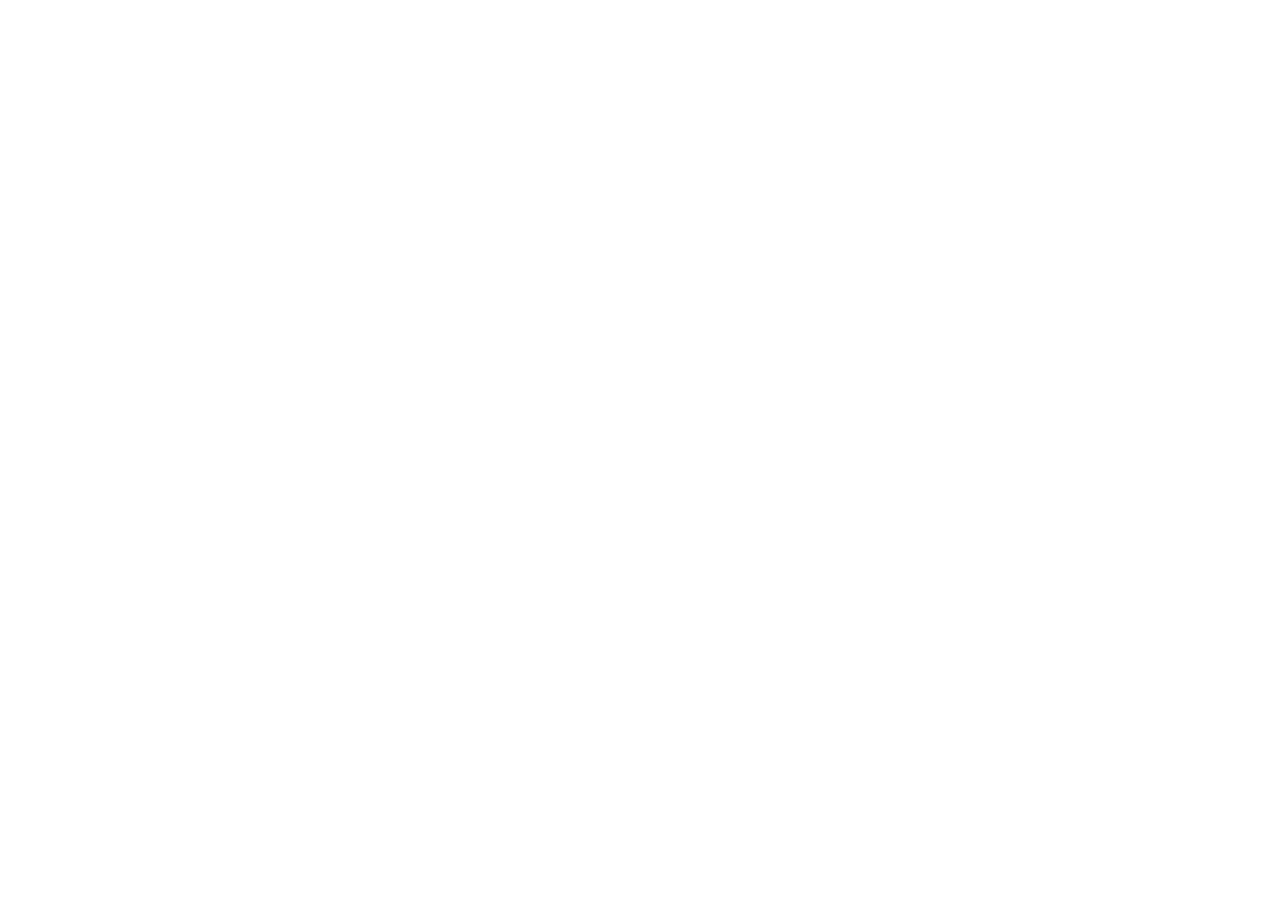
==== index.html @ 0efdf447 "Add storefront and app shell" ====
<!doctype html>
<html lang="es">
<head>
  <meta charset="utf-8">
  <meta name="viewport" content="width=device-width, initial-scale=1">
  <meta name="theme-color" content="#173f37">
  <meta name="description" content="Prototipo de pedidos por enlace y reparto propio para comercios nicaragüenses.">
  <title>White Software | Pedidos y reparto</title>
  <link rel="stylesheet" href="styles.css">
</head>
<body>
  <div id="app" aria-live="polite"></div>
  <div id="toast-region" class="toast-region" aria-live="polite" aria-atomic="true"></div>
  <script src="app.js" defer></script>
</body>
</html>
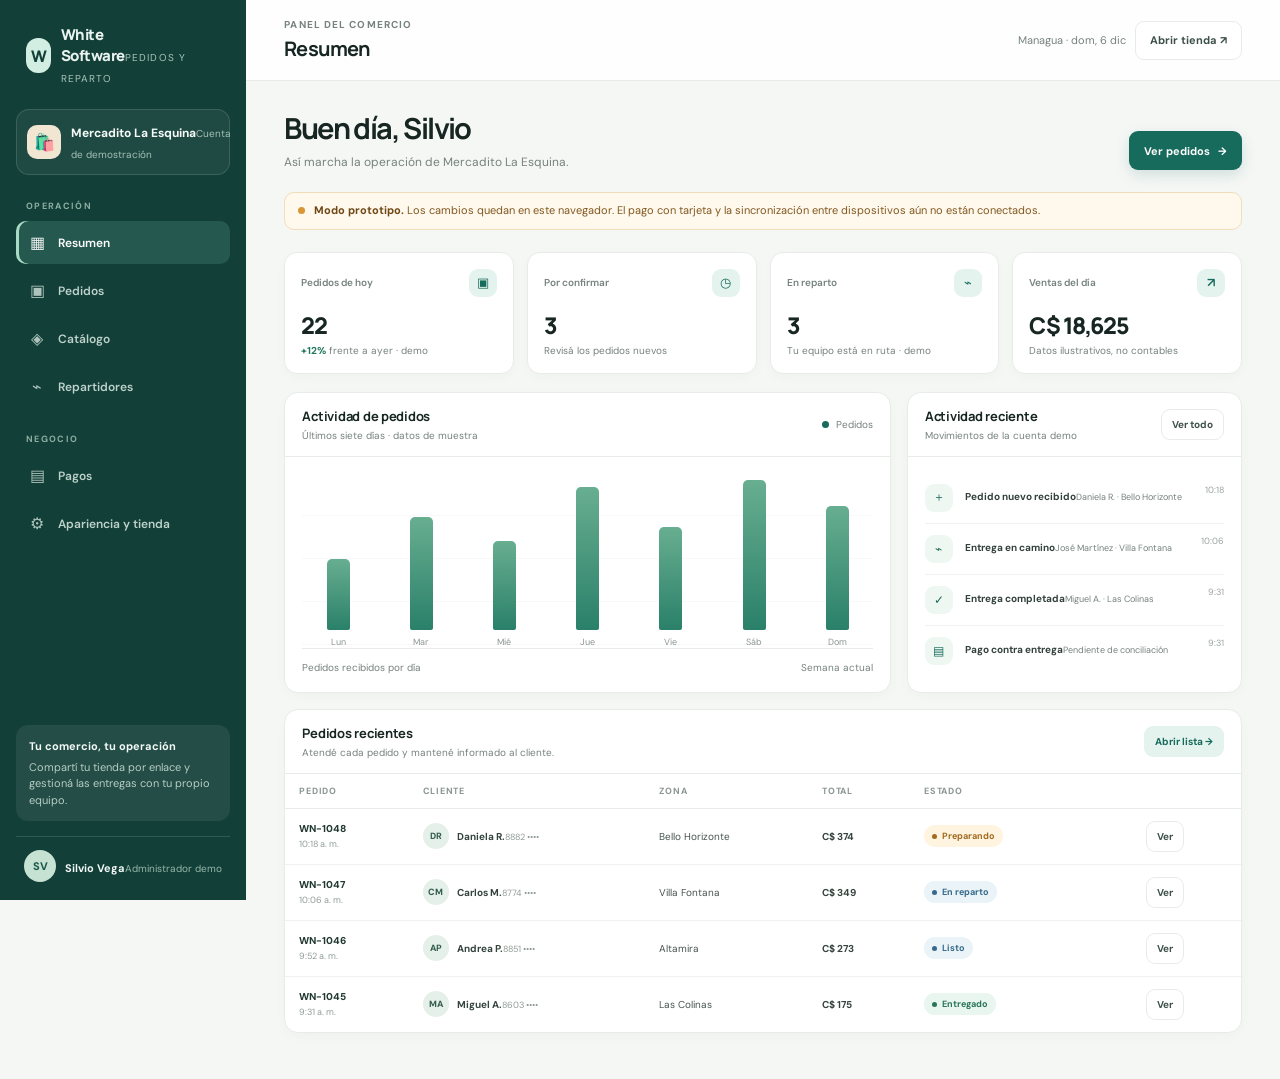
==== commit f06aee91: "Remove unnecessary live announcement from app root" ====
--- a/index.html
+++ b/index.html
@@ -9,7 +9,7 @@
   <link rel="stylesheet" href="styles.css">
 </head>
 <body>
-  <div id="app" aria-live="polite"></div>
+  <div id="app"></div>
   <div id="toast-region" class="toast-region" aria-live="polite" aria-atomic="true"></div>
   <script src="app.js" defer></script>
 </body>
--- a/styles.css
+++ b/styles.css
@@ -0,0 +1,367 @@
+@import url('https://fonts.googleapis.com/css2?family=DM+Sans:wght@400;500;600;700&family=Manrope:wght@400;500;600;700;800&display=swap');
+
+:root {
+  --brand: #176b5c;
+  --brand-dark: #123f38;
+  --brand-light: #e5f3ee;
+  --ink: #172622;
+  --muted: #76827e;
+  --line: #e8ece9;
+  --paper: #ffffff;
+  --canvas: #f5f7f5;
+  --sand: #f4efe6;
+  --amber: #b46e20;
+  --amber-bg: #fff5e7;
+  --red: #b44740;
+  --green: #21765d;
+  --shadow: 0 16px 42px rgba(26, 51, 43, .09);
+  font-family: 'DM Sans', 'Segoe UI', sans-serif;
+  color: var(--ink);
+  background: var(--canvas);
+  font-synthesis: none;
+  text-rendering: optimizeLegibility;
+}
+
+* { box-sizing: border-box; }
+body { margin: 0; min-width: 320px; background: var(--canvas); }
+button, input, select, textarea { font: inherit; }
+button { cursor: pointer; }
+button:focus-visible, a:focus-visible, input:focus-visible, select:focus-visible, textarea:focus-visible { outline: 3px solid rgba(23, 107, 92, .24); outline-offset: 2px; }
+a { color: inherit; text-decoration: none; }
+.app-layout { min-height: 100vh; display: grid; grid-template-columns: 246px minmax(0, 1fr); }
+.sidebar { position: fixed; inset: 0 auto 0 0; z-index: 20; width: 246px; padding: 24px 16px 18px; display: flex; flex-direction: column; background: var(--brand-dark); color: #eaf3ef; }
+.brand-lockup { display: flex; align-items: center; gap: 10px; padding: 0 10px 22px; }
+.brand-mark { width: 35px; height: 35px; display: grid; place-items: center; border-radius: 12px; background: #d2ede1; color: var(--brand-dark); font-family: Manrope, sans-serif; font-weight: 800; letter-spacing: -.08em; }
+.brand-name { font-family: Manrope, sans-serif; font-size: 15px; font-weight: 800; letter-spacing: -.03em; }
+.brand-caption { margin-top: 2px; color: #a9c5bb; font-size: 10px; letter-spacing: .11em; text-transform: uppercase; }
+.tenant-card { display: flex; align-items: center; gap: 10px; padding: 11px 10px; border: 1px solid rgba(255,255,255,.13); border-radius: 13px; background: rgba(255,255,255,.06); }
+.tenant-logo { width: 34px; height: 34px; flex: 0 0 auto; display: grid; place-items: center; border-radius: 10px; background: #f1e6d2; color: #654a25; font-size: 17px; }
+.tenant-name { overflow: hidden; color: #f6fbf8; font-size: 12px; font-weight: 700; text-overflow: ellipsis; white-space: nowrap; }
+.tenant-meta { margin-top: 3px; color: #a4c0b6; font-size: 10px; }
+.nav-label { margin: 25px 10px 9px; color: #8daea2; font-size: 9px; font-weight: 700; letter-spacing: .15em; text-transform: uppercase; }
+.side-nav { display: grid; gap: 5px; }
+.nav-item { width: 100%; display: flex; align-items: center; gap: 12px; padding: 11px 12px; border: 0; border-radius: 10px; color: #bed2ca; background: transparent; text-align: left; transition: .16s ease; }
+.nav-item:hover { color: white; background: rgba(255,255,255,.08); }
+.nav-item.active { color: #fff; background: #25584e; box-shadow: inset 3px 0 #a9dbc4; }
+.nav-icon { width: 18px; text-align: center; font-size: 16px; opacity: .9; }
+.nav-item span:last-child { font-size: 12px; font-weight: 600; }
+.sidebar-bottom { margin-top: auto; }
+.sidebar-help { padding: 13px; border-radius: 12px; background: rgba(255,255,255,.07); color: #b7cdc4; font-size: 11px; line-height: 1.5; }
+.sidebar-help strong { display: block; margin-bottom: 4px; color: #f4faf7; font-size: 11px; }
+.profile-row { margin-top: 15px; padding: 13px 8px 0; border-top: 1px solid rgba(255,255,255,.13); display: flex; align-items: center; gap: 9px; }
+.avatar { width: 32px; height: 32px; display: grid; place-items: center; border-radius: 50%; background: #c6e2d3; color: #1b594b; font-size: 11px; font-weight: 800; }
+.profile-name { color: #f2f8f5; font-size: 11px; font-weight: 700; }
+.profile-role { margin-top: 2px; color: #98b7aa; font-size: 10px; }
+.main-column { grid-column: 2; min-width: 0; }
+.topbar { min-height: 81px; padding: 13px clamp(18px, 3vw, 40px); display: flex; align-items: center; justify-content: space-between; gap: 20px; border-bottom: 1px solid var(--line); background: rgba(255,255,255,.93); }
+.topbar-title { min-width: 0; }
+.eyebrow { margin: 0 0 4px; color: var(--muted); font-size: 10px; font-weight: 700; letter-spacing: .11em; text-transform: uppercase; }
+.topbar h1, .topbar h2 { margin: 0; font-family: Manrope, sans-serif; font-size: 20px; letter-spacing: -.045em; }
+.topbar-actions { display: flex; align-items: center; gap: 9px; }
+.current-date { color: var(--muted); font-size: 11px; white-space: nowrap; }
+.page-content { width: min(1320px, 100%); margin: 0 auto; padding: 27px clamp(18px, 3vw, 40px) 46px; }
+.mobile-menu { display: none; }
+.demo-strip { display: flex; align-items: center; gap: 9px; margin-bottom: 22px; padding: 10px 13px; border: 1px solid #f1ddb9; border-radius: 10px; color: #815820; background: #fff8ec; font-size: 11px; line-height: 1.45; }
+.demo-strip b { color: #6f4815; }
+.demo-dot { width: 7px; height: 7px; flex: 0 0 auto; border-radius: 50%; background: #d79638; }
+.page-heading { display: flex; align-items: flex-end; justify-content: space-between; gap: 18px; margin-bottom: 22px; }
+.page-heading h2 { margin: 0; font-family: Manrope, sans-serif; font-size: clamp(22px, 3vw, 29px); letter-spacing: -.055em; }
+.page-heading p { margin: 6px 0 0; color: var(--muted); font-size: 12px; }
+.btn { min-height: 39px; padding: 0 14px; display: inline-flex; align-items: center; justify-content: center; gap: 8px; border: 1px solid transparent; border-radius: 9px; font-size: 11px; font-weight: 700; transition: transform .15s ease, background .15s ease; }
+.btn:hover { transform: translateY(-1px); }
+.btn-primary { color: white; background: var(--brand); box-shadow: 0 5px 14px rgba(23,107,92,.16); }
+.btn-primary:hover { background: #0f5e50; }
+.btn-secondary { border-color: var(--line); color: #3e504a; background: white; }
+.btn-secondary:hover { background: #f8faf9; }
+.btn-quiet { color: var(--brand); background: var(--brand-light); }
+.btn-danger { color: var(--red); background: #fff0ef; }
+.btn-small { min-height: 31px; padding: 0 10px; font-size: 10px; }
+.btn:disabled { cursor: not-allowed; opacity: .48; transform: none; }
+.icon-button { width: 37px; height: 37px; display: inline-grid; place-items: center; border: 1px solid var(--line); border-radius: 10px; color: #54635e; background: white; }
+.stats-grid { display: grid; grid-template-columns: repeat(4, minmax(0,1fr)); gap: 13px; margin-bottom: 18px; }
+.stat-card { min-height: 112px; padding: 16px; border: 1px solid var(--line); border-radius: 13px; background: white; box-shadow: 0 4px 12px rgba(28,50,43,.025); }
+.stat-top { display: flex; align-items: center; justify-content: space-between; gap: 8px; color: var(--muted); font-size: 10px; font-weight: 600; }
+.stat-icon { width: 28px; height: 28px; display: grid; place-items: center; border-radius: 9px; color: var(--brand); background: var(--brand-light); font-size: 13px; }
+.stat-value { margin-top: 12px; font-family: Manrope, sans-serif; font-size: 23px; font-weight: 800; letter-spacing: -.055em; }
+.stat-foot { margin-top: 3px; color: var(--muted); font-size: 10px; }
+.stat-foot strong { color: var(--green); }
+.dashboard-grid { display: grid; grid-template-columns: minmax(0,1.45fr) minmax(280px,.8fr); gap: 16px; }
+.panel { min-width: 0; border: 1px solid var(--line); border-radius: 14px; background: white; box-shadow: 0 4px 12px rgba(28,50,43,.025); }
+.panel-header { min-height: 59px; padding: 14px 17px; display: flex; align-items: center; justify-content: space-between; gap: 12px; border-bottom: 1px solid var(--line); }
+.panel-header h3 { margin: 0; font-family: Manrope, sans-serif; font-size: 13px; letter-spacing: -.02em; }
+.panel-header p { margin: 4px 0 0; color: var(--muted); font-size: 10px; }
+.panel-body { padding: 16px 17px; }
+.chart-legend { display: flex; align-items: center; gap: 7px; color: var(--muted); font-size: 10px; }
+.legend-dot { width: 7px; height: 7px; border-radius: 50%; background: var(--brand); }
+.chart { height: 176px; padding: 7px 0 0; display: flex; align-items: flex-end; justify-content: space-around; gap: 12px; border-bottom: 1px solid var(--line); background: repeating-linear-gradient(to bottom, transparent 0, transparent 42px, #f0f3f1 43px); }
+.chart-col { height: 100%; flex: 1; display: flex; align-items: center; flex-direction: column; justify-content: flex-end; gap: 6px; color: #8b9591; font-size: 9px; }
+.chart-bar { width: min(23px,60%); min-height: 8px; border-radius: 5px 5px 2px 2px; background: linear-gradient(180deg,#68ae91,#2a8069); }
+.chart-caption { display: flex; align-items: center; justify-content: space-between; margin-top: 12px; color: var(--muted); font-size: 10px; }
+.activity-list { display: grid; }
+.activity-row { padding: 11px 0; display: grid; grid-template-columns: 31px 1fr auto; gap: 9px; align-items: start; border-bottom: 1px solid #f0f2f1; }
+.activity-row:last-child { border-bottom: 0; }
+.activity-icon { width: 28px; height: 28px; display: grid; place-items: center; border-radius: 9px; color: var(--brand); background: #eff7f3; font-size: 12px; }
+.activity-title { color: #33413c; font-size: 10px; font-weight: 700; line-height: 1.4; }
+.activity-note { margin-top: 3px; color: var(--muted); font-size: 9px; }
+.activity-time { color: #9aa49f; font-size: 9px; white-space: nowrap; }
+.section-toolbar { margin-bottom: 13px; display: flex; align-items: center; justify-content: space-between; gap: 11px; }
+.toolbar-left, .toolbar-right { display: flex; align-items: center; gap: 8px; }
+.search-field { min-height: 37px; min-width: 220px; padding: 0 11px; display: flex; align-items: center; gap: 8px; border: 1px solid var(--line); border-radius: 9px; background: white; }
+.search-field span { color: #8b9792; }
+.search-field input { width: 100%; border: 0; outline: 0; color: var(--ink); background: transparent; font-size: 11px; }
+.select-control, .input-control, .textarea-control { min-height: 38px; width: 100%; padding: 0 11px; border: 1px solid #dfe6e2; border-radius: 8px; color: #33423c; background: white; font-size: 11px; }
+.textarea-control { min-height: 76px; padding: 10px 11px; resize: vertical; }
+.field-label { display: block; margin-bottom: 6px; color: #53615b; font-size: 10px; font-weight: 700; }
+.field-help { margin: 5px 0 0; color: var(--muted); font-size: 9px; line-height: 1.45; }
+.table-wrap { overflow-x: auto; }
+.data-table { width: 100%; border-collapse: collapse; text-align: left; }
+.data-table th { padding: 11px 14px; border-bottom: 1px solid var(--line); color: #8a9690; font-size: 9px; font-weight: 700; letter-spacing: .08em; text-transform: uppercase; white-space: nowrap; }
+.data-table td { padding: 12px 14px; border-bottom: 1px solid #eff2f0; color: #47554f; font-size: 10px; vertical-align: middle; }
+.data-table tbody tr:last-child td { border-bottom: 0; }
+.data-table tbody tr:hover { background: #fbfcfb; }
+.order-id { color: #213932; font-weight: 800; }
+.customer-cell { display: flex; align-items: center; gap: 8px; white-space: nowrap; }
+.mini-avatar { width: 26px; height: 26px; display: grid; place-items: center; border-radius: 50%; color: #335d50; background: #e4f0e9; font-size: 9px; font-weight: 800; }
+.cell-main { color: #34443d; font-size: 10px; font-weight: 700; }
+.cell-sub { margin-top: 3px; color: #909c96; font-size: 9px; }
+.status-pill { display: inline-flex; align-items: center; gap: 5px; padding: 5px 8px; border-radius: 99px; color: #53635c; background: #f0f3f1; font-size: 9px; font-weight: 700; white-space: nowrap; }
+.status-pill::before { width: 5px; height: 5px; content: ''; border-radius: 50%; background: currentColor; }
+.status-green { color: #28745a; background: #e9f5ef; }
+.status-amber { color: #a16a20; background: #fff4df; }
+.status-blue { color: #356a8a; background: #eaf3f8; }
+.status-red { color: #ad514a; background: #fff0ee; }
+.product-grid { display: grid; grid-template-columns: repeat(3,minmax(0,1fr)); gap: 13px; }
+.product-admin-card { padding: 13px; display: grid; grid-template-columns: 54px minmax(0,1fr) auto; gap: 11px; align-items: center; border: 1px solid var(--line); border-radius: 12px; background: white; }
+.product-thumb { width: 54px; height: 54px; display: grid; place-items: center; border-radius: 12px; background: #f3efe5; font-size: 25px; }
+.product-name { overflow: hidden; color: #33413b; font-size: 11px; font-weight: 700; text-overflow: ellipsis; white-space: nowrap; }
+.product-meta { margin-top: 5px; color: var(--muted); font-size: 9px; }
+.product-price { margin-top: 5px; color: var(--brand); font-size: 10px; font-weight: 800; }
+.toggle { position: relative; width: 34px; height: 20px; border: 0; border-radius: 20px; background: #d9dfdc; transition: .15s ease; }
+.toggle::after { position: absolute; top: 3px; left: 3px; width: 14px; height: 14px; content: ''; border-radius: 50%; background: white; box-shadow: 0 1px 3px rgba(0,0,0,.16); transition: .15s ease; }
+.toggle.on { background: var(--brand); }
+.toggle.on::after { transform: translateX(14px); }
+.courier-grid { display: grid; grid-template-columns: repeat(3,minmax(0,1fr)); gap: 13px; }
+.courier-card { padding: 17px; border: 1px solid var(--line); border-radius: 13px; background: white; }
+.courier-card-top { display: flex; align-items: center; justify-content: space-between; gap: 9px; }
+.courier-avatar { width: 43px; height: 43px; display: grid; place-items: center; border-radius: 14px; color: #285d4d; background: #e3f1e9; font-size: 13px; font-weight: 800; }
+.courier-name { margin-top: 13px; font-family: Manrope, sans-serif; font-size: 13px; font-weight: 800; }
+.courier-zone { margin-top: 5px; color: var(--muted); font-size: 10px; }
+.courier-stats { margin: 15px 0; padding: 11px 0; display: grid; grid-template-columns: 1fr 1fr; border-top: 1px solid var(--line); border-bottom: 1px solid var(--line); }
+.courier-stats div + div { padding-left: 12px; border-left: 1px solid var(--line); }
+.courier-stats strong { display: block; font-size: 13px; }
+.courier-stats span { display: block; margin-top: 3px; color: var(--muted); font-size: 9px; }
+.settings-grid { display: grid; grid-template-columns: minmax(0,1fr) minmax(280px,.8fr); gap: 15px; }
+.settings-form { padding: 19px; }
+.form-grid { display: grid; grid-template-columns: repeat(2,minmax(0,1fr)); gap: 13px; }
+.form-field.full { grid-column: 1 / -1; }
+.theme-input { width: 52px; height: 38px; padding: 3px; border: 1px solid var(--line); border-radius: 8px; background: white; }
+.inline-control { display: flex; gap: 8px; align-items: center; }
+.preview-store { overflow: hidden; border: 1px solid var(--line); border-radius: 14px; background: #fff; }
+.preview-banner { min-height: 124px; padding: 18px; display: flex; align-items: flex-end; color: white; background: linear-gradient(135deg,var(--brand),#123f38); }
+.preview-banner span { font-family: Manrope,sans-serif; font-size: 18px; font-weight: 800; letter-spacing: -.04em; }
+.preview-store-body { padding: 15px; }
+.preview-product { margin-top: 10px; padding: 10px; display: flex; align-items: center; gap: 10px; border: 1px solid var(--line); border-radius: 10px; font-size: 10px; }
+.preview-product span:first-child { font-size: 20px; }
+.integration-card { padding: 18px; border: 1px solid var(--line); border-radius: 13px; background: white; }
+.integration-header { display: flex; align-items: center; justify-content: space-between; gap: 14px; }
+.integration-title { display: flex; align-items: center; gap: 10px; }
+.integration-icon { width: 38px; height: 38px; display: grid; place-items: center; border-radius: 11px; color: var(--brand); background: var(--brand-light); font-size: 16px; }
+.integration-title strong { display: block; font-size: 11px; }
+.integration-title small { display: block; margin-top: 4px; color: var(--muted); font-size: 9px; }
+.check-list { margin: 16px 0 0; padding: 0; list-style: none; display: grid; gap: 10px; }
+.check-list li { display: grid; grid-template-columns: 17px 1fr; gap: 7px; color: #59665f; font-size: 10px; line-height: 1.5; }
+.check-list li span:first-child { color: var(--green); font-weight: 800; }
+.empty-state { padding: 37px 18px; color: var(--muted); text-align: center; font-size: 11px; }
+.empty-state strong { display: block; margin-bottom: 6px; color: #3b4a43; font-family: Manrope,sans-serif; font-size: 14px; }
+
+/* Storefront */
+.store-page { min-height: 100vh; background: #fbfbf8; }
+.store-topbar { height: 64px; padding: 0 clamp(16px,5vw,64px); display: flex; align-items: center; justify-content: space-between; gap: 12px; border-bottom: 1px solid #eceee8; background: rgba(255,255,255,.94); }
+.store-brand { display: flex; align-items: center; gap: 9px; }
+.store-brand-mark { width: 31px; height: 31px; display: grid; place-items: center; border-radius: 10px; color: white; background: var(--brand); font-size: 14px; }
+.store-brand-name { font-family: Manrope,sans-serif; font-size: 13px; font-weight: 800; }
+.store-top-actions { display: flex; align-items: center; gap: 9px; }
+.store-hero { min-height: 220px; padding: 38px clamp(18px,6vw,72px); position: relative; overflow: hidden; display: flex; align-items: center; color: white; background: linear-gradient(112deg, var(--brand-dark), var(--brand) 72%, #459474); }
+.store-hero::before, .store-hero::after { position: absolute; content: ''; border: 1px solid rgba(255,255,255,.15); border-radius: 50%; }
+.store-hero::before { width: 340px; height: 340px; right: 7%; top: -190px; }
+.store-hero::after { width: 240px; height: 240px; right: 11%; top: -135px; }
+.hero-content { position: relative; z-index: 1; width: min(1100px,100%); margin: 0 auto; }
+.hero-tag { display: inline-flex; align-items: center; gap: 7px; padding: 6px 10px; border: 1px solid rgba(255,255,255,.3); border-radius: 99px; color: #e4f3eb; font-size: 9px; font-weight: 700; letter-spacing: .08em; text-transform: uppercase; }
+.store-hero h1 { max-width: 630px; margin: 13px 0 7px; font-family: Manrope,sans-serif; font-size: clamp(25px,4vw,38px); line-height: 1.1; letter-spacing: -.06em; }
+.store-hero p { margin: 0; color: #d4e8de; font-size: 12px; }
+.store-meta-row { width: min(1100px,calc(100% - 36px)); margin: -23px auto 0; position: relative; z-index: 2; padding: 15px 18px; display: flex; align-items: center; justify-content: space-between; gap: 12px; border: 1px solid var(--line); border-radius: 13px; background: white; box-shadow: 0 8px 24px rgba(31,51,44,.06); }
+.store-meta-left { display: flex; align-items: center; gap: 12px; }
+.store-meta-icon { width: 39px; height: 39px; display: grid; place-items: center; border-radius: 12px; background: #f3ead7; font-size: 19px; }
+.store-meta-name { font-size: 11px; font-weight: 800; }
+.store-meta-detail { margin-top: 4px; color: var(--muted); font-size: 9px; }
+.store-perks { display: flex; align-items: center; gap: 16px; color: #65726c; font-size: 9px; }
+.store-perks span { display: flex; align-items: center; gap: 5px; }
+.store-body { width: min(1100px,calc(100% - 36px)); margin: 24px auto 0; padding-bottom: 55px; }
+.store-section-title { margin: 0 0 4px; font-family: Manrope,sans-serif; font-size: 20px; letter-spacing: -.05em; }
+.store-section-note { margin: 0; color: var(--muted); font-size: 10px; }
+.store-layout { margin-top: 16px; display: grid; grid-template-columns: minmax(0,1fr) 285px; gap: 22px; align-items: start; }
+.store-products-head { margin-bottom: 13px; display: flex; align-items: center; justify-content: space-between; gap: 10px; }
+.category-row { margin-bottom: 14px; display: flex; gap: 7px; overflow-x: auto; scrollbar-width: thin; }
+.category-chip { min-height: 31px; padding: 0 12px; border: 1px solid #e4e9e5; border-radius: 99px; color: #65716c; background: white; font-size: 9px; font-weight: 700; white-space: nowrap; }
+.category-chip.active { border-color: var(--brand); color: white; background: var(--brand); }
+.store-product-grid { display: grid; grid-template-columns: repeat(3,minmax(0,1fr)); gap: 11px; }
+.store-product { min-width: 0; overflow: hidden; border: 1px solid #e9ede9; border-radius: 12px; background: white; transition: .15s ease; }
+.store-product:hover { transform: translateY(-2px); box-shadow: 0 9px 24px rgba(26,51,43,.08); }
+.store-product-visual { height: 112px; position: relative; display: grid; place-items: center; background: linear-gradient(145deg,#f5f0e5,#f8f7f1); font-size: 42px; }
+.product-tag { position: absolute; top: 9px; left: 9px; padding: 4px 7px; border-radius: 99px; color: #6d5529; background: rgba(255,255,255,.83); font-size: 8px; font-weight: 700; }
+.store-product-info { padding: 12px; }
+.store-product-name { overflow: hidden; color: #283831; font-size: 10px; font-weight: 700; text-overflow: ellipsis; white-space: nowrap; }
+.store-product-size { margin-top: 4px; color: var(--muted); font-size: 8px; }
+.store-product-bottom { margin-top: 11px; display: flex; align-items: center; justify-content: space-between; gap: 7px; }
+.store-product-price { color: var(--brand); font-size: 11px; font-weight: 800; }
+.add-button { width: 29px; height: 29px; display: grid; place-items: center; border: 0; border-radius: 9px; color: white; background: var(--brand); font-size: 16px; font-weight: 700; }
+.cart-panel { position: sticky; top: 15px; overflow: hidden; border: 1px solid #e7ece8; border-radius: 13px; background: white; }
+.cart-head { padding: 14px 15px; display: flex; align-items: center; justify-content: space-between; border-bottom: 1px solid var(--line); }
+.cart-head strong { font-family: Manrope,sans-serif; font-size: 12px; }
+.cart-count { min-width: 21px; height: 21px; padding: 0 6px; display: grid; place-items: center; border-radius: 99px; color: var(--brand); background: var(--brand-light); font-size: 9px; font-weight: 800; }
+.cart-items { max-height: 270px; overflow: auto; padding: 4px 15px; }
+.cart-empty { padding: 23px 4px; color: var(--muted); text-align: center; font-size: 10px; line-height: 1.5; }
+.cart-empty-icon { display: block; margin-bottom: 7px; font-size: 23px; }
+.cart-line { padding: 10px 0; display: grid; grid-template-columns: 32px minmax(0,1fr) auto; gap: 8px; align-items: center; border-bottom: 1px solid #f0f2ef; }
+.cart-line-icon { width: 31px; height: 31px; display: grid; place-items: center; border-radius: 9px; background: #f5f0e5; }
+.cart-line-title { overflow: hidden; font-size: 9px; font-weight: 700; text-overflow: ellipsis; white-space: nowrap; }
+.cart-line-price { margin-top: 3px; color: var(--muted); font-size: 8px; }
+.quantity-controls { display: flex; align-items: center; gap: 5px; }
+.quantity-controls button { width: 22px; height: 22px; display: grid; place-items: center; border: 1px solid #e4eae6; border-radius: 7px; color: #52635c; background: white; font-size: 12px; }
+.quantity-controls span { min-width: 12px; text-align: center; font-size: 9px; font-weight: 700; }
+.cart-summary { padding: 13px 15px 15px; border-top: 1px solid var(--line); }
+.summary-row { margin: 6px 0; display: flex; justify-content: space-between; gap: 10px; color: #69756f; font-size: 9px; }
+.summary-row.total { margin-top: 10px; padding-top: 10px; border-top: 1px dashed #dfe5e1; color: #25362f; font-size: 12px; font-weight: 800; }
+.cart-checkout { width: 100%; margin-top: 11px; }
+.cart-footnote { margin: 9px 0 0; color: #9aa39e; font-size: 8px; line-height: 1.4; text-align: center; }
+
+/* Courier and tracking */
+.courier-page { min-height: 100vh; padding-bottom: 30px; background: #f3f6f4; }
+.courier-top { min-height: 64px; padding: 0 clamp(15px,4vw,48px); display: flex; align-items: center; justify-content: space-between; gap: 10px; color: white; background: #173f37; }
+.courier-top .brand-name { color: white; }
+.courier-shell { width: min(940px,calc(100% - 30px)); margin: 24px auto; }
+.courier-heading { margin-bottom: 18px; display: flex; justify-content: space-between; align-items: flex-end; gap: 12px; }
+.courier-heading h1 { margin: 0; font-family: Manrope,sans-serif; font-size: 23px; letter-spacing: -.05em; }
+.courier-heading p { margin: 5px 0 0; color: var(--muted); font-size: 10px; }
+.courier-map { min-height: 210px; position: relative; overflow: hidden; border: 1px solid #dae5df; border-radius: 15px; background-color: #e9f0ec; background-image: linear-gradient(25deg,transparent 46%,rgba(255,255,255,.75) 47%,rgba(255,255,255,.75) 49%,transparent 50%),linear-gradient(112deg,transparent 41%,rgba(255,255,255,.8) 42%,rgba(255,255,255,.8) 45%,transparent 46%),linear-gradient(0deg,rgba(210,225,215,.45) 1px,transparent 1px),linear-gradient(90deg,rgba(210,225,215,.45) 1px,transparent 1px); background-size: 230px 190px,270px 200px,42px 42px,42px 42px; }
+.map-road-label { position: absolute; color: #81958b; font-size: 9px; font-weight: 600; transform: rotate(-18deg); }
+.road-one { top: 31%; left: 17%; }
+.road-two { top: 68%; left: 53%; transform: rotate(12deg); }
+.route-line { position: absolute; top: 32%; left: 29%; width: 41%; height: 39%; border: 3px dashed var(--brand); border-top-color: transparent; border-right-color: transparent; border-radius: 50%; transform: rotate(-20deg); opacity: .8; }
+.map-pin { position: absolute; width: 34px; height: 34px; display: grid; place-items: center; border: 4px solid white; border-radius: 50% 50% 50% 3px; color: white; background: var(--brand); box-shadow: 0 5px 14px rgba(24,72,57,.24); transform: rotate(-45deg); }
+.map-pin span { transform: rotate(45deg); font-size: 11px; }
+.pin-start { top: 34%; left: 27%; }
+.pin-end { top: 60%; right: 26%; background: #d09138; }
+.map-overlay-label { position: absolute; top: 13px; left: 14px; padding: 6px 9px; border-radius: 8px; color: #4c6258; background: rgba(255,255,255,.86); font-size: 9px; font-weight: 700; }
+.map-location-note { position: absolute; right: 12px; bottom: 12px; max-width: 65%; padding: 7px 9px; border: 1px solid rgba(255,255,255,.9); border-radius: 8px; color: #56685f; background: rgba(255,255,255,.88); font-size: 8px; text-align: right; }
+.delivery-list { margin-top: 17px; display: grid; gap: 11px; }
+.delivery-card { padding: 15px; display: grid; grid-template-columns: minmax(0,1fr) auto; gap: 12px; align-items: center; border: 1px solid var(--line); border-radius: 13px; background: white; }
+.delivery-card.active { border-color: #84bba5; box-shadow: 0 0 0 3px rgba(43,128,101,.08); }
+.delivery-card h3 { margin: 0; font-family: Manrope,sans-serif; font-size: 12px; }
+.delivery-card p { margin: 5px 0 0; color: var(--muted); font-size: 9px; line-height: 1.4; }
+.delivery-meta { margin-top: 10px; display: flex; flex-wrap: wrap; gap: 10px; color: #62726a; font-size: 9px; }
+.gps-indicator { margin-top: 11px; padding: 9px 10px; display: flex; align-items: center; gap: 8px; border-radius: 9px; color: #5b6b63; background: #f4f6f5; font-size: 9px; line-height: 1.45; }
+.gps-dot { width: 7px; height: 7px; flex: 0 0 auto; border-radius: 50%; background: #a2aba7; }
+.gps-indicator.live { color: #24694f; background: #eaf6ef; }
+.gps-indicator.live .gps-dot { background: #38a06e; box-shadow: 0 0 0 4px rgba(56,160,110,.12); }
+.tracking-shell { width: min(760px,calc(100% - 30px)); margin: 35px auto; }
+.tracking-search { padding: 15px; display: flex; gap: 9px; border: 1px solid var(--line); border-radius: 12px; background: white; }
+.tracking-search input { min-width: 0; flex: 1; padding: 0 10px; border: 0; outline: 0; font-size: 11px; }
+.tracking-card { margin-top: 15px; overflow: hidden; border: 1px solid var(--line); border-radius: 14px; background: white; }
+.tracking-banner { padding: 19px; color: white; background: linear-gradient(115deg,var(--brand-dark),var(--brand)); }
+.tracking-banner small { color: #bdd9cb; font-size: 9px; font-weight: 700; letter-spacing: .08em; text-transform: uppercase; }
+.tracking-banner h2 { margin: 6px 0 0; font-family: Manrope,sans-serif; font-size: 19px; letter-spacing: -.04em; }
+.tracking-banner p { margin: 5px 0 0; color: #d2e5db; font-size: 10px; }
+.tracking-content { padding: 19px; display: grid; grid-template-columns: 1fr 1fr; gap: 22px; }
+.timeline { display: grid; }
+.timeline-step { position: relative; min-height: 48px; padding-left: 27px; color: #a1aaa5; font-size: 10px; }
+.timeline-step:not(:last-child)::before { position: absolute; top: 15px; bottom: -2px; left: 7px; width: 1px; content: ''; background: #e2e8e4; }
+.timeline-step::after { position: absolute; top: 2px; left: 2px; width: 11px; height: 11px; content: ''; border: 2px solid #d4ddd8; border-radius: 50%; background: white; }
+.timeline-step.done { color: #34453d; font-weight: 700; }
+.timeline-step.done::after { border-color: var(--brand); background: var(--brand); box-shadow: inset 0 0 0 2px white; }
+.tracking-details { padding: 14px; border-radius: 11px; background: #f6f8f6; }
+.tracking-details strong { display: block; font-size: 10px; }
+.tracking-details p { margin: 6px 0 12px; color: var(--muted); font-size: 9px; line-height: 1.45; }
+.tracking-code { color: var(--brand); font-weight: 800; letter-spacing: .04em; }
+
+/* Modal, notices, responsive */
+.modal-backdrop { position: fixed; inset: 0; z-index: 40; padding: 18px; display: grid; place-items: center; background: rgba(17,37,32,.48); backdrop-filter: blur(3px); }
+.modal { width: min(500px,100%); max-height: min(88vh,780px); overflow: auto; border: 1px solid rgba(255,255,255,.7); border-radius: 15px; background: white; box-shadow: var(--shadow); }
+.modal.wide { width: min(640px,100%); }
+.modal-header { padding: 17px 19px; display: flex; align-items: flex-start; justify-content: space-between; gap: 12px; border-bottom: 1px solid var(--line); }
+.modal-header h2 { margin: 0; font-family: Manrope,sans-serif; font-size: 15px; letter-spacing: -.03em; }
+.modal-header p { margin: 5px 0 0; color: var(--muted); font-size: 9px; line-height: 1.4; }
+.modal-body { padding: 18px 19px; }
+.modal-footer { padding: 13px 19px; display: flex; justify-content: flex-end; gap: 8px; border-top: 1px solid var(--line); background: #fcfdfc; }
+.modal-fields { display: grid; grid-template-columns: repeat(2,minmax(0,1fr)); gap: 12px; }
+.payment-choice { padding: 11px; display: flex; align-items: center; gap: 9px; border: 1px solid var(--line); border-radius: 9px; color: #56635d; font-size: 9px; }
+.payment-choice input { accent-color: var(--brand); }
+.payment-choice.disabled { opacity: .54; background: #f7f8f7; }
+.warning-note { padding: 10px 11px; border-radius: 9px; color: #80581d; background: var(--amber-bg); font-size: 9px; line-height: 1.45; }
+.toast-region { position: fixed; right: 18px; bottom: 18px; z-index: 60; display: grid; gap: 8px; }
+.toast { max-width: min(380px,calc(100vw - 36px)); padding: 11px 14px; border: 1px solid #dce8e0; border-radius: 10px; color: #29463a; background: white; box-shadow: var(--shadow); font-size: 10px; line-height: 1.45; animation: toast-in .18s ease-out; }
+@keyframes toast-in { from { opacity: 0; transform: translateY(7px); } to { opacity: 1; transform: translateY(0); } }
+.overlay { position: fixed; inset: 0; z-index: 19; display: none; background: rgba(15,32,27,.38); }
+.overlay.show { display: block; }
+.mobile-only { display: none; }
+
+@media (max-width: 1080px) {
+  .product-grid { grid-template-columns: repeat(2,minmax(0,1fr)); }
+  .courier-grid { grid-template-columns: repeat(2,minmax(0,1fr)); }
+}
+@media (max-width: 820px) {
+  .app-layout { display: block; }
+  .sidebar { width: 260px; transform: translateX(-102%); transition: transform .2s ease; }
+  .sidebar.open { transform: translateX(0); }
+  .main-column { width: 100%; }
+  .mobile-menu { width: 36px; height: 36px; flex: 0 0 auto; display: inline-grid; place-items: center; border: 1px solid var(--line); border-radius: 9px; color: #43564e; background: white; }
+  .topbar { justify-content: flex-start; }
+  .topbar-title { flex: 1; }
+  .topbar-actions .current-date { display: none; }
+  .dashboard-grid { grid-template-columns: 1fr; }
+  .stats-grid { grid-template-columns: repeat(2,minmax(0,1fr)); }
+  .store-layout { grid-template-columns: 1fr; }
+  .cart-panel { position: static; order: -1; }
+  .cart-items { max-height: 175px; }
+}
+@media (max-width: 560px) {
+  .page-content { padding-top: 20px; }
+  .topbar { min-height: 70px; gap: 10px; }
+  .topbar h1, .topbar h2 { font-size: 16px; }
+  .topbar-actions .btn-secondary { padding: 0 9px; min-height: 34px; font-size: 9px; }
+  .page-heading { align-items: flex-start; }
+  .page-heading .btn { flex: 0 0 auto; }
+  .page-heading h2 { font-size: 23px; }
+  .stats-grid { gap: 8px; }
+  .stat-card { min-height: 98px; padding: 12px; }
+  .stat-value { font-size: 20px; }
+  .section-toolbar { align-items: stretch; flex-direction: column; }
+  .toolbar-left, .toolbar-right { width: 100%; }
+  .search-field { min-width: 0; flex: 1; }
+  .toolbar-right .btn { flex: 1; }
+  .product-grid, .courier-grid { grid-template-columns: 1fr; }
+  .form-grid { grid-template-columns: 1fr; }
+  .form-field.full { grid-column: auto; }
+  .settings-grid { grid-template-columns: 1fr; }
+  .store-topbar { height: 58px; }
+  .store-top-actions .btn { min-height: 32px; padding: 0 9px; font-size: 9px; }
+  .store-hero { min-height: 205px; padding: 29px 20px; }
+  .store-hero::before { right: -170px; }
+  .store-hero::after { right: -100px; }
+  .store-hero h1 { font-size: 27px; }
+  .store-meta-row { align-items: flex-start; flex-direction: column; }
+  .store-perks { width: 100%; justify-content: space-between; gap: 7px; font-size: 8px; }
+  .store-body { margin-top: 20px; }
+  .store-product-grid { grid-template-columns: repeat(2,minmax(0,1fr)); gap: 8px; }
+  .store-product-visual { height: 95px; font-size: 35px; }
+  .store-product-info { padding: 9px; }
+  .tracking-content { grid-template-columns: 1fr; }
+  .tracking-search { padding: 10px; }
+  .tracking-search .btn { min-height: 35px; padding: 0 10px; }
+  .delivery-card { grid-template-columns: 1fr; }
+  .delivery-card > .btn { justify-self: start; }
+  .modal-fields { grid-template-columns: 1fr; }
+  .modal-fields .full { grid-column: auto; }
+  .current-date { display: none; }
+}
+
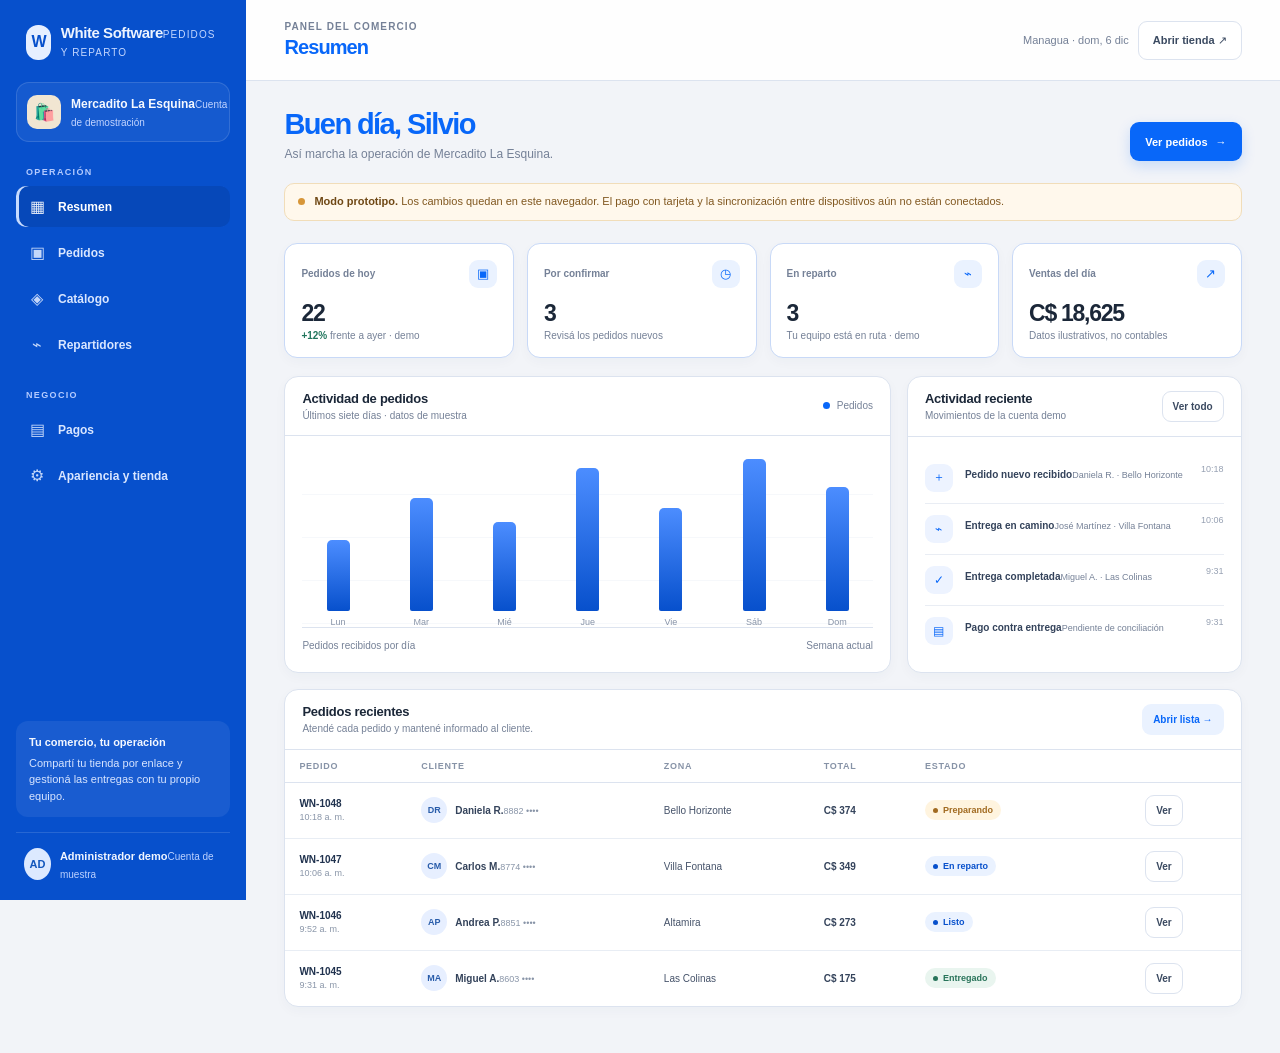
==== commit 39691173: "Match browser theme color to Canela blue" ====
--- a/index.html
+++ b/index.html
@@ -3,7 +3,7 @@
 <head>
   <meta charset="utf-8">
   <meta name="viewport" content="width=device-width, initial-scale=1">
-  <meta name="theme-color" content="#173f37">
+  <meta name="theme-color" content="#0750cc">
   <meta name="description" content="Prototipo de pedidos por enlace y reparto propio para comercios nicaragüenses.">
   <title>White Software | Pedidos y reparto</title>
   <link rel="stylesheet" href="styles.css">
--- a/styles.css
+++ b/styles.css
@@ -1,20 +1,18 @@
-@import url('https://fonts.googleapis.com/css2?family=DM+Sans:wght@400;500;600;700&family=Manrope:wght@400;500;600;700;800&display=swap');
-
 :root {
-  --brand: #176b5c;
-  --brand-dark: #123f38;
-  --brand-light: #e5f3ee;
-  --ink: #172622;
-  --muted: #76827e;
-  --line: #e8ece9;
+  --brand: #0867f9;
+  --brand-dark: #0750cc;
+  --brand-light: #eaf2ff;
+  --ink: #1b2738;
+  --muted: #758197;
+  --line: #dce3ef;
   --paper: #ffffff;
-  --canvas: #f5f7f5;
+  --canvas: #f2f4f8;
   --sand: #f4efe6;
   --amber: #b46e20;
   --amber-bg: #fff5e7;
   --red: #b44740;
   --green: #21765d;
-  --shadow: 0 16px 42px rgba(26, 51, 43, .09);
+  --shadow: 0 16px 42px rgba(28, 54, 94, .10);
   font-family: 'DM Sans', 'Segoe UI', sans-serif;
   color: var(--ink);
   background: var(--canvas);
@@ -26,37 +24,37 @@
 body { margin: 0; min-width: 320px; background: var(--canvas); }
 button, input, select, textarea { font: inherit; }
 button { cursor: pointer; }
-button:focus-visible, a:focus-visible, input:focus-visible, select:focus-visible, textarea:focus-visible { outline: 3px solid rgba(23, 107, 92, .24); outline-offset: 2px; }
+button:focus-visible, a:focus-visible, input:focus-visible, select:focus-visible, textarea:focus-visible { outline: 3px solid rgba(8, 103, 249, .25); outline-offset: 2px; }
 a { color: inherit; text-decoration: none; }
 .app-layout { min-height: 100vh; display: grid; grid-template-columns: 246px minmax(0, 1fr); }
-.sidebar { position: fixed; inset: 0 auto 0 0; z-index: 20; width: 246px; padding: 24px 16px 18px; display: flex; flex-direction: column; background: var(--brand-dark); color: #eaf3ef; }
+.sidebar { position: fixed; inset: 0 auto 0 0; z-index: 20; width: 246px; padding: 24px 16px 18px; display: flex; flex-direction: column; background: var(--brand-dark); color: #edf4ff; }
 .brand-lockup { display: flex; align-items: center; gap: 10px; padding: 0 10px 22px; }
-.brand-mark { width: 35px; height: 35px; display: grid; place-items: center; border-radius: 12px; background: #d2ede1; color: var(--brand-dark); font-family: Manrope, sans-serif; font-weight: 800; letter-spacing: -.08em; }
+.brand-mark { width: 35px; height: 35px; display: grid; place-items: center; border-radius: 12px; background: #e6efff; color: var(--brand-dark); font-family: Manrope, sans-serif; font-weight: 800; letter-spacing: -.08em; }
 .brand-name { font-family: Manrope, sans-serif; font-size: 15px; font-weight: 800; letter-spacing: -.03em; }
-.brand-caption { margin-top: 2px; color: #a9c5bb; font-size: 10px; letter-spacing: .11em; text-transform: uppercase; }
+.brand-caption { margin-top: 2px; color: #c4d7ff; font-size: 10px; letter-spacing: .11em; text-transform: uppercase; }
 .tenant-card { display: flex; align-items: center; gap: 10px; padding: 11px 10px; border: 1px solid rgba(255,255,255,.13); border-radius: 13px; background: rgba(255,255,255,.06); }
 .tenant-logo { width: 34px; height: 34px; flex: 0 0 auto; display: grid; place-items: center; border-radius: 10px; background: #f1e6d2; color: #654a25; font-size: 17px; }
-.tenant-name { overflow: hidden; color: #f6fbf8; font-size: 12px; font-weight: 700; text-overflow: ellipsis; white-space: nowrap; }
-.tenant-meta { margin-top: 3px; color: #a4c0b6; font-size: 10px; }
-.nav-label { margin: 25px 10px 9px; color: #8daea2; font-size: 9px; font-weight: 700; letter-spacing: .15em; text-transform: uppercase; }
+.tenant-name { overflow: hidden; color: #f6f9ff; font-size: 12px; font-weight: 700; text-overflow: ellipsis; white-space: nowrap; }
+.tenant-meta { margin-top: 3px; color: #c3d5ff; font-size: 10px; }
+.nav-label { margin: 25px 10px 9px; color: #b4cbff; font-size: 9px; font-weight: 700; letter-spacing: .15em; text-transform: uppercase; }
 .side-nav { display: grid; gap: 5px; }
-.nav-item { width: 100%; display: flex; align-items: center; gap: 12px; padding: 11px 12px; border: 0; border-radius: 10px; color: #bed2ca; background: transparent; text-align: left; transition: .16s ease; }
+.nav-item { width: 100%; display: flex; align-items: center; gap: 12px; padding: 11px 12px; border: 0; border-radius: 10px; color: #d9e6ff; background: transparent; text-align: left; transition: .16s ease; }
 .nav-item:hover { color: white; background: rgba(255,255,255,.08); }
-.nav-item.active { color: #fff; background: #25584e; box-shadow: inset 3px 0 #a9dbc4; }
+.nav-item.active { color: #fff; background: #0648b9; box-shadow: inset 3px 0 #c6dbff; }
 .nav-icon { width: 18px; text-align: center; font-size: 16px; opacity: .9; }
 .nav-item span:last-child { font-size: 12px; font-weight: 600; }
 .sidebar-bottom { margin-top: auto; }
-.sidebar-help { padding: 13px; border-radius: 12px; background: rgba(255,255,255,.07); color: #b7cdc4; font-size: 11px; line-height: 1.5; }
-.sidebar-help strong { display: block; margin-bottom: 4px; color: #f4faf7; font-size: 11px; }
+.sidebar-help { padding: 13px; border-radius: 12px; background: rgba(255,255,255,.07); color: #d8e5ff; font-size: 11px; line-height: 1.5; }
+.sidebar-help strong { display: block; margin-bottom: 4px; color: #f4f8ff; font-size: 11px; }
 .profile-row { margin-top: 15px; padding: 13px 8px 0; border-top: 1px solid rgba(255,255,255,.13); display: flex; align-items: center; gap: 9px; }
-.avatar { width: 32px; height: 32px; display: grid; place-items: center; border-radius: 50%; background: #c6e2d3; color: #1b594b; font-size: 11px; font-weight: 800; }
-.profile-name { color: #f2f8f5; font-size: 11px; font-weight: 700; }
-.profile-role { margin-top: 2px; color: #98b7aa; font-size: 10px; }
+.avatar { width: 32px; height: 32px; display: grid; place-items: center; border-radius: 50%; background: #dce9ff; color: #1357bc; font-size: 11px; font-weight: 800; }
+.profile-name { color: #f1f6ff; font-size: 11px; font-weight: 700; }
+.profile-role { margin-top: 2px; color: #bdd2ff; font-size: 10px; }
 .main-column { grid-column: 2; min-width: 0; }
 .topbar { min-height: 81px; padding: 13px clamp(18px, 3vw, 40px); display: flex; align-items: center; justify-content: space-between; gap: 20px; border-bottom: 1px solid var(--line); background: rgba(255,255,255,.93); }
 .topbar-title { min-width: 0; }
 .eyebrow { margin: 0 0 4px; color: var(--muted); font-size: 10px; font-weight: 700; letter-spacing: .11em; text-transform: uppercase; }
-.topbar h1, .topbar h2 { margin: 0; font-family: Manrope, sans-serif; font-size: 20px; letter-spacing: -.045em; }
+.topbar h1, .topbar h2 { margin: 0; font-family: Manrope, sans-serif; font-size: 20px; letter-spacing: -.045em; color: var(--brand); }
 .topbar-actions { display: flex; align-items: center; gap: 9px; }
 .current-date { color: var(--muted); font-size: 11px; white-space: nowrap; }
 .page-content { width: min(1320px, 100%); margin: 0 auto; padding: 27px clamp(18px, 3vw, 40px) 46px; }
@@ -65,75 +63,75 @@
 .demo-strip b { color: #6f4815; }
 .demo-dot { width: 7px; height: 7px; flex: 0 0 auto; border-radius: 50%; background: #d79638; }
 .page-heading { display: flex; align-items: flex-end; justify-content: space-between; gap: 18px; margin-bottom: 22px; }
-.page-heading h2 { margin: 0; font-family: Manrope, sans-serif; font-size: clamp(22px, 3vw, 29px); letter-spacing: -.055em; }
+.page-heading h2 { margin: 0; font-family: Manrope, sans-serif; font-size: clamp(22px, 3vw, 29px); letter-spacing: -.055em; color: var(--brand); }
 .page-heading p { margin: 6px 0 0; color: var(--muted); font-size: 12px; }
 .btn { min-height: 39px; padding: 0 14px; display: inline-flex; align-items: center; justify-content: center; gap: 8px; border: 1px solid transparent; border-radius: 9px; font-size: 11px; font-weight: 700; transition: transform .15s ease, background .15s ease; }
 .btn:hover { transform: translateY(-1px); }
-.btn-primary { color: white; background: var(--brand); box-shadow: 0 5px 14px rgba(23,107,92,.16); }
-.btn-primary:hover { background: #0f5e50; }
-.btn-secondary { border-color: var(--line); color: #3e504a; background: white; }
-.btn-secondary:hover { background: #f8faf9; }
+.btn-primary { color: white; background: var(--brand); box-shadow: 0 5px 14px rgba(8,103,249,.18); }
+.btn-primary:hover { background: #0054d1; }
+.btn-secondary { border-color: var(--line); color: #3b4a61; background: white; }
+.btn-secondary:hover { background: #f7f9fc; }
 .btn-quiet { color: var(--brand); background: var(--brand-light); }
 .btn-danger { color: var(--red); background: #fff0ef; }
 .btn-small { min-height: 31px; padding: 0 10px; font-size: 10px; }
 .btn:disabled { cursor: not-allowed; opacity: .48; transform: none; }
-.icon-button { width: 37px; height: 37px; display: inline-grid; place-items: center; border: 1px solid var(--line); border-radius: 10px; color: #54635e; background: white; }
+.icon-button { width: 37px; height: 37px; display: inline-grid; place-items: center; border: 1px solid var(--line); border-radius: 10px; color: #59677f; background: white; }
 .stats-grid { display: grid; grid-template-columns: repeat(4, minmax(0,1fr)); gap: 13px; margin-bottom: 18px; }
-.stat-card { min-height: 112px; padding: 16px; border: 1px solid var(--line); border-radius: 13px; background: white; box-shadow: 0 4px 12px rgba(28,50,43,.025); }
+.stat-card { min-height: 112px; padding: 16px; border: 1px solid #c8d9f7; border-radius: 13px; background: white; box-shadow: 0 4px 12px rgba(30,51,89,.03); }
 .stat-top { display: flex; align-items: center; justify-content: space-between; gap: 8px; color: var(--muted); font-size: 10px; font-weight: 600; }
 .stat-icon { width: 28px; height: 28px; display: grid; place-items: center; border-radius: 9px; color: var(--brand); background: var(--brand-light); font-size: 13px; }
 .stat-value { margin-top: 12px; font-family: Manrope, sans-serif; font-size: 23px; font-weight: 800; letter-spacing: -.055em; }
 .stat-foot { margin-top: 3px; color: var(--muted); font-size: 10px; }
 .stat-foot strong { color: var(--green); }
 .dashboard-grid { display: grid; grid-template-columns: minmax(0,1.45fr) minmax(280px,.8fr); gap: 16px; }
-.panel { min-width: 0; border: 1px solid var(--line); border-radius: 14px; background: white; box-shadow: 0 4px 12px rgba(28,50,43,.025); }
+.panel { min-width: 0; border: 1px solid var(--line); border-radius: 14px; background: white; box-shadow: 0 4px 12px rgba(30,51,89,.03); }
 .panel-header { min-height: 59px; padding: 14px 17px; display: flex; align-items: center; justify-content: space-between; gap: 12px; border-bottom: 1px solid var(--line); }
 .panel-header h3 { margin: 0; font-family: Manrope, sans-serif; font-size: 13px; letter-spacing: -.02em; }
 .panel-header p { margin: 4px 0 0; color: var(--muted); font-size: 10px; }
 .panel-body { padding: 16px 17px; }
 .chart-legend { display: flex; align-items: center; gap: 7px; color: var(--muted); font-size: 10px; }
 .legend-dot { width: 7px; height: 7px; border-radius: 50%; background: var(--brand); }
-.chart { height: 176px; padding: 7px 0 0; display: flex; align-items: flex-end; justify-content: space-around; gap: 12px; border-bottom: 1px solid var(--line); background: repeating-linear-gradient(to bottom, transparent 0, transparent 42px, #f0f3f1 43px); }
-.chart-col { height: 100%; flex: 1; display: flex; align-items: center; flex-direction: column; justify-content: flex-end; gap: 6px; color: #8b9591; font-size: 9px; }
-.chart-bar { width: min(23px,60%); min-height: 8px; border-radius: 5px 5px 2px 2px; background: linear-gradient(180deg,#68ae91,#2a8069); }
+.chart { height: 176px; padding: 7px 0 0; display: flex; align-items: flex-end; justify-content: space-around; gap: 12px; border-bottom: 1px solid var(--line); background: repeating-linear-gradient(to bottom, transparent 0, transparent 42px, #edf1f7 43px); }
+.chart-col { height: 100%; flex: 1; display: flex; align-items: center; flex-direction: column; justify-content: flex-end; gap: 6px; color: #8793a7; font-size: 9px; }
+.chart-bar { width: min(23px,60%); min-height: 8px; border-radius: 5px 5px 2px 2px; background: linear-gradient(180deg,#4c8dff,#0750cc); }
 .chart-caption { display: flex; align-items: center; justify-content: space-between; margin-top: 12px; color: var(--muted); font-size: 10px; }
 .activity-list { display: grid; }
-.activity-row { padding: 11px 0; display: grid; grid-template-columns: 31px 1fr auto; gap: 9px; align-items: start; border-bottom: 1px solid #f0f2f1; }
+.activity-row { padding: 11px 0; display: grid; grid-template-columns: 31px 1fr auto; gap: 9px; align-items: start; border-bottom: 1px solid #e9edf4; }
 .activity-row:last-child { border-bottom: 0; }
-.activity-icon { width: 28px; height: 28px; display: grid; place-items: center; border-radius: 9px; color: var(--brand); background: #eff7f3; font-size: 12px; }
-.activity-title { color: #33413c; font-size: 10px; font-weight: 700; line-height: 1.4; }
+.activity-icon { width: 28px; height: 28px; display: grid; place-items: center; border-radius: 9px; color: var(--brand); background: #edf3ff; font-size: 12px; }
+.activity-title { color: #34435b; font-size: 10px; font-weight: 700; line-height: 1.4; }
 .activity-note { margin-top: 3px; color: var(--muted); font-size: 9px; }
-.activity-time { color: #9aa49f; font-size: 9px; white-space: nowrap; }
+.activity-time { color: #96a0b2; font-size: 9px; white-space: nowrap; }
 .section-toolbar { margin-bottom: 13px; display: flex; align-items: center; justify-content: space-between; gap: 11px; }
 .toolbar-left, .toolbar-right { display: flex; align-items: center; gap: 8px; }
 .search-field { min-height: 37px; min-width: 220px; padding: 0 11px; display: flex; align-items: center; gap: 8px; border: 1px solid var(--line); border-radius: 9px; background: white; }
-.search-field span { color: #8b9792; }
+.search-field span { color: #8793a7; }
 .search-field input { width: 100%; border: 0; outline: 0; color: var(--ink); background: transparent; font-size: 11px; }
-.select-control, .input-control, .textarea-control { min-height: 38px; width: 100%; padding: 0 11px; border: 1px solid #dfe6e2; border-radius: 8px; color: #33423c; background: white; font-size: 11px; }
+.select-control, .input-control, .textarea-control { min-height: 38px; width: 100%; padding: 0 11px; border: 1px solid #d8e1ee; border-radius: 8px; color: #35435a; background: white; font-size: 11px; }
 .textarea-control { min-height: 76px; padding: 10px 11px; resize: vertical; }
-.field-label { display: block; margin-bottom: 6px; color: #53615b; font-size: 10px; font-weight: 700; }
+.field-label { display: block; margin-bottom: 6px; color: #5b6980; font-size: 10px; font-weight: 700; }
 .field-help { margin: 5px 0 0; color: var(--muted); font-size: 9px; line-height: 1.45; }
 .table-wrap { overflow-x: auto; }
 .data-table { width: 100%; border-collapse: collapse; text-align: left; }
-.data-table th { padding: 11px 14px; border-bottom: 1px solid var(--line); color: #8a9690; font-size: 9px; font-weight: 700; letter-spacing: .08em; text-transform: uppercase; white-space: nowrap; }
-.data-table td { padding: 12px 14px; border-bottom: 1px solid #eff2f0; color: #47554f; font-size: 10px; vertical-align: middle; }
+.data-table th { padding: 11px 14px; border-bottom: 1px solid var(--line); color: #8793a7; font-size: 9px; font-weight: 700; letter-spacing: .08em; text-transform: uppercase; white-space: nowrap; }
+.data-table td { padding: 12px 14px; border-bottom: 1px solid #e8edf4; color: #46536a; font-size: 10px; vertical-align: middle; }
 .data-table tbody tr:last-child td { border-bottom: 0; }
-.data-table tbody tr:hover { background: #fbfcfb; }
-.order-id { color: #213932; font-weight: 800; }
+.data-table tbody tr:hover { background: #f7f9fc; }
+.order-id { color: #20324e; font-weight: 800; }
 .customer-cell { display: flex; align-items: center; gap: 8px; white-space: nowrap; }
-.mini-avatar { width: 26px; height: 26px; display: grid; place-items: center; border-radius: 50%; color: #335d50; background: #e4f0e9; font-size: 9px; font-weight: 800; }
-.cell-main { color: #34443d; font-size: 10px; font-weight: 700; }
-.cell-sub { margin-top: 3px; color: #909c96; font-size: 9px; }
-.status-pill { display: inline-flex; align-items: center; gap: 5px; padding: 5px 8px; border-radius: 99px; color: #53635c; background: #f0f3f1; font-size: 9px; font-weight: 700; white-space: nowrap; }
+.mini-avatar { width: 26px; height: 26px; display: grid; place-items: center; border-radius: 50%; color: #285caa; background: #e7efff; font-size: 9px; font-weight: 800; }
+.cell-main { color: #34435b; font-size: 10px; font-weight: 700; }
+.cell-sub { margin-top: 3px; color: #8995a8; font-size: 9px; }
+.status-pill { display: inline-flex; align-items: center; gap: 5px; padding: 5px 8px; border-radius: 99px; color: #54627a; background: #eef2f8; font-size: 9px; font-weight: 700; white-space: nowrap; }
 .status-pill::before { width: 5px; height: 5px; content: ''; border-radius: 50%; background: currentColor; }
 .status-green { color: #28745a; background: #e9f5ef; }
 .status-amber { color: #a16a20; background: #fff4df; }
-.status-blue { color: #356a8a; background: #eaf3f8; }
+.status-blue { color: #0750cc; background: #eaf2ff; }
 .status-red { color: #ad514a; background: #fff0ee; }
 .product-grid { display: grid; grid-template-columns: repeat(3,minmax(0,1fr)); gap: 13px; }
 .product-admin-card { padding: 13px; display: grid; grid-template-columns: 54px minmax(0,1fr) auto; gap: 11px; align-items: center; border: 1px solid var(--line); border-radius: 12px; background: white; }
 .product-thumb { width: 54px; height: 54px; display: grid; place-items: center; border-radius: 12px; background: #f3efe5; font-size: 25px; }
-.product-name { overflow: hidden; color: #33413b; font-size: 11px; font-weight: 700; text-overflow: ellipsis; white-space: nowrap; }
+.product-name { overflow: hidden; color: #34435b; font-size: 11px; font-weight: 700; text-overflow: ellipsis; white-space: nowrap; }
 .product-meta { margin-top: 5px; color: var(--muted); font-size: 9px; }
 .product-price { margin-top: 5px; color: var(--brand); font-size: 10px; font-weight: 800; }
 .toggle { position: relative; width: 34px; height: 20px; border: 0; border-radius: 20px; background: #d9dfdc; transition: .15s ease; }
@@ -143,7 +141,7 @@
 .courier-grid { display: grid; grid-template-columns: repeat(3,minmax(0,1fr)); gap: 13px; }
 .courier-card { padding: 17px; border: 1px solid var(--line); border-radius: 13px; background: white; }
 .courier-card-top { display: flex; align-items: center; justify-content: space-between; gap: 9px; }
-.courier-avatar { width: 43px; height: 43px; display: grid; place-items: center; border-radius: 14px; color: #285d4d; background: #e3f1e9; font-size: 13px; font-weight: 800; }
+.courier-avatar { width: 43px; height: 43px; display: grid; place-items: center; border-radius: 14px; color: #285caa; background: #e6efff; font-size: 13px; font-weight: 800; }
 .courier-name { margin-top: 13px; font-family: Manrope, sans-serif; font-size: 13px; font-weight: 800; }
 .courier-zone { margin-top: 5px; color: var(--muted); font-size: 10px; }
 .courier-stats { margin: 15px 0; padding: 11px 0; display: grid; grid-template-columns: 1fr 1fr; border-top: 1px solid var(--line); border-bottom: 1px solid var(--line); }
@@ -157,7 +155,7 @@
 .theme-input { width: 52px; height: 38px; padding: 3px; border: 1px solid var(--line); border-radius: 8px; background: white; }
 .inline-control { display: flex; gap: 8px; align-items: center; }
 .preview-store { overflow: hidden; border: 1px solid var(--line); border-radius: 14px; background: #fff; }
-.preview-banner { min-height: 124px; padding: 18px; display: flex; align-items: flex-end; color: white; background: linear-gradient(135deg,var(--brand),#123f38); }
+.preview-banner { min-height: 124px; padding: 18px; display: flex; align-items: flex-end; color: white; background: linear-gradient(135deg,var(--brand),var(--brand-dark)); }
 .preview-banner span { font-family: Manrope,sans-serif; font-size: 18px; font-weight: 800; letter-spacing: -.04em; }
 .preview-store-body { padding: 15px; }
 .preview-product { margin-top: 10px; padding: 10px; display: flex; align-items: center; gap: 10px; border: 1px solid var(--line); border-radius: 10px; font-size: 10px; }
@@ -175,26 +173,26 @@
 .empty-state strong { display: block; margin-bottom: 6px; color: #3b4a43; font-family: Manrope,sans-serif; font-size: 14px; }
 
 /* Storefront */
-.store-page { min-height: 100vh; background: #fbfbf8; }
-.store-topbar { height: 64px; padding: 0 clamp(16px,5vw,64px); display: flex; align-items: center; justify-content: space-between; gap: 12px; border-bottom: 1px solid #eceee8; background: rgba(255,255,255,.94); }
+.store-page { min-height: 100vh; background: #f5f7fa; }
+.store-topbar { height: 64px; padding: 0 clamp(16px,5vw,64px); display: flex; align-items: center; justify-content: space-between; gap: 12px; border-bottom: 1px solid #dde3ee; background: rgba(255,255,255,.94); }
 .store-brand { display: flex; align-items: center; gap: 9px; }
 .store-brand-mark { width: 31px; height: 31px; display: grid; place-items: center; border-radius: 10px; color: white; background: var(--brand); font-size: 14px; }
 .store-brand-name { font-family: Manrope,sans-serif; font-size: 13px; font-weight: 800; }
 .store-top-actions { display: flex; align-items: center; gap: 9px; }
-.store-hero { min-height: 220px; padding: 38px clamp(18px,6vw,72px); position: relative; overflow: hidden; display: flex; align-items: center; color: white; background: linear-gradient(112deg, var(--brand-dark), var(--brand) 72%, #459474); }
+.store-hero { min-height: 220px; padding: 38px clamp(18px,6vw,72px); position: relative; overflow: hidden; display: flex; align-items: center; color: white; background: linear-gradient(112deg, var(--brand-dark), var(--brand) 72%, #4c8dff); }
 .store-hero::before, .store-hero::after { position: absolute; content: ''; border: 1px solid rgba(255,255,255,.15); border-radius: 50%; }
 .store-hero::before { width: 340px; height: 340px; right: 7%; top: -190px; }
 .store-hero::after { width: 240px; height: 240px; right: 11%; top: -135px; }
 .hero-content { position: relative; z-index: 1; width: min(1100px,100%); margin: 0 auto; }
-.hero-tag { display: inline-flex; align-items: center; gap: 7px; padding: 6px 10px; border: 1px solid rgba(255,255,255,.3); border-radius: 99px; color: #e4f3eb; font-size: 9px; font-weight: 700; letter-spacing: .08em; text-transform: uppercase; }
+.hero-tag { display: inline-flex; align-items: center; gap: 7px; padding: 6px 10px; border: 1px solid rgba(255,255,255,.3); border-radius: 99px; color: #edf4ff; font-size: 9px; font-weight: 700; letter-spacing: .08em; text-transform: uppercase; }
 .store-hero h1 { max-width: 630px; margin: 13px 0 7px; font-family: Manrope,sans-serif; font-size: clamp(25px,4vw,38px); line-height: 1.1; letter-spacing: -.06em; }
-.store-hero p { margin: 0; color: #d4e8de; font-size: 12px; }
-.store-meta-row { width: min(1100px,calc(100% - 36px)); margin: -23px auto 0; position: relative; z-index: 2; padding: 15px 18px; display: flex; align-items: center; justify-content: space-between; gap: 12px; border: 1px solid var(--line); border-radius: 13px; background: white; box-shadow: 0 8px 24px rgba(31,51,44,.06); }
+.store-hero p { margin: 0; color: #dce8ff; font-size: 12px; }
+.store-meta-row { width: min(1100px,calc(100% - 36px)); margin: -23px auto 0; position: relative; z-index: 2; padding: 15px 18px; display: flex; align-items: center; justify-content: space-between; gap: 12px; border: 1px solid var(--line); border-radius: 13px; background: white; box-shadow: 0 8px 24px rgba(31,51,89,.06); }
 .store-meta-left { display: flex; align-items: center; gap: 12px; }
 .store-meta-icon { width: 39px; height: 39px; display: grid; place-items: center; border-radius: 12px; background: #f3ead7; font-size: 19px; }
 .store-meta-name { font-size: 11px; font-weight: 800; }
 .store-meta-detail { margin-top: 4px; color: var(--muted); font-size: 9px; }
-.store-perks { display: flex; align-items: center; gap: 16px; color: #65726c; font-size: 9px; }
+.store-perks { display: flex; align-items: center; gap: 16px; color: #657189; font-size: 9px; }
 .store-perks span { display: flex; align-items: center; gap: 5px; }
 .store-body { width: min(1100px,calc(100% - 36px)); margin: 24px auto 0; padding-bottom: 55px; }
 .store-section-title { margin: 0 0 4px; font-family: Manrope,sans-serif; font-size: 20px; letter-spacing: -.05em; }
@@ -202,53 +200,53 @@
 .store-layout { margin-top: 16px; display: grid; grid-template-columns: minmax(0,1fr) 285px; gap: 22px; align-items: start; }
 .store-products-head { margin-bottom: 13px; display: flex; align-items: center; justify-content: space-between; gap: 10px; }
 .category-row { margin-bottom: 14px; display: flex; gap: 7px; overflow-x: auto; scrollbar-width: thin; }
-.category-chip { min-height: 31px; padding: 0 12px; border: 1px solid #e4e9e5; border-radius: 99px; color: #65716c; background: white; font-size: 9px; font-weight: 700; white-space: nowrap; }
+.category-chip { min-height: 31px; padding: 0 12px; border: 1px solid #dce3ef; border-radius: 99px; color: #657189; background: white; font-size: 9px; font-weight: 700; white-space: nowrap; }
 .category-chip.active { border-color: var(--brand); color: white; background: var(--brand); }
 .store-product-grid { display: grid; grid-template-columns: repeat(3,minmax(0,1fr)); gap: 11px; }
-.store-product { min-width: 0; overflow: hidden; border: 1px solid #e9ede9; border-radius: 12px; background: white; transition: .15s ease; }
-.store-product:hover { transform: translateY(-2px); box-shadow: 0 9px 24px rgba(26,51,43,.08); }
+.store-product { min-width: 0; overflow: hidden; border: 1px solid #dee5f0; border-radius: 12px; background: white; transition: .15s ease; }
+.store-product:hover { transform: translateY(-2px); box-shadow: 0 9px 24px rgba(31,51,89,.08); }
 .store-product-visual { height: 112px; position: relative; display: grid; place-items: center; background: linear-gradient(145deg,#f5f0e5,#f8f7f1); font-size: 42px; }
 .product-tag { position: absolute; top: 9px; left: 9px; padding: 4px 7px; border-radius: 99px; color: #6d5529; background: rgba(255,255,255,.83); font-size: 8px; font-weight: 700; }
 .store-product-info { padding: 12px; }
-.store-product-name { overflow: hidden; color: #283831; font-size: 10px; font-weight: 700; text-overflow: ellipsis; white-space: nowrap; }
+.store-product-name { overflow: hidden; color: #28364d; font-size: 10px; font-weight: 700; text-overflow: ellipsis; white-space: nowrap; }
 .store-product-size { margin-top: 4px; color: var(--muted); font-size: 8px; }
 .store-product-bottom { margin-top: 11px; display: flex; align-items: center; justify-content: space-between; gap: 7px; }
 .store-product-price { color: var(--brand); font-size: 11px; font-weight: 800; }
 .add-button { width: 29px; height: 29px; display: grid; place-items: center; border: 0; border-radius: 9px; color: white; background: var(--brand); font-size: 16px; font-weight: 700; }
-.cart-panel { position: sticky; top: 15px; overflow: hidden; border: 1px solid #e7ece8; border-radius: 13px; background: white; }
+.cart-panel { position: sticky; top: 15px; overflow: hidden; border: 1px solid #dee5f0; border-radius: 13px; background: white; }
 .cart-head { padding: 14px 15px; display: flex; align-items: center; justify-content: space-between; border-bottom: 1px solid var(--line); }
 .cart-head strong { font-family: Manrope,sans-serif; font-size: 12px; }
 .cart-count { min-width: 21px; height: 21px; padding: 0 6px; display: grid; place-items: center; border-radius: 99px; color: var(--brand); background: var(--brand-light); font-size: 9px; font-weight: 800; }
 .cart-items { max-height: 270px; overflow: auto; padding: 4px 15px; }
 .cart-empty { padding: 23px 4px; color: var(--muted); text-align: center; font-size: 10px; line-height: 1.5; }
 .cart-empty-icon { display: block; margin-bottom: 7px; font-size: 23px; }
-.cart-line { padding: 10px 0; display: grid; grid-template-columns: 32px minmax(0,1fr) auto; gap: 8px; align-items: center; border-bottom: 1px solid #f0f2ef; }
+.cart-line { padding: 10px 0; display: grid; grid-template-columns: 32px minmax(0,1fr) auto; gap: 8px; align-items: center; border-bottom: 1px solid #e8edf4; }
 .cart-line-icon { width: 31px; height: 31px; display: grid; place-items: center; border-radius: 9px; background: #f5f0e5; }
 .cart-line-title { overflow: hidden; font-size: 9px; font-weight: 700; text-overflow: ellipsis; white-space: nowrap; }
 .cart-line-price { margin-top: 3px; color: var(--muted); font-size: 8px; }
 .quantity-controls { display: flex; align-items: center; gap: 5px; }
-.quantity-controls button { width: 22px; height: 22px; display: grid; place-items: center; border: 1px solid #e4eae6; border-radius: 7px; color: #52635c; background: white; font-size: 12px; }
+.quantity-controls button { width: 22px; height: 22px; display: grid; place-items: center; border: 1px solid #dce3ef; border-radius: 7px; color: #52617a; background: white; font-size: 12px; }
 .quantity-controls span { min-width: 12px; text-align: center; font-size: 9px; font-weight: 700; }
 .cart-summary { padding: 13px 15px 15px; border-top: 1px solid var(--line); }
-.summary-row { margin: 6px 0; display: flex; justify-content: space-between; gap: 10px; color: #69756f; font-size: 9px; }
-.summary-row.total { margin-top: 10px; padding-top: 10px; border-top: 1px dashed #dfe5e1; color: #25362f; font-size: 12px; font-weight: 800; }
+.summary-row { margin: 6px 0; display: flex; justify-content: space-between; gap: 10px; color: #657189; font-size: 9px; }
+.summary-row.total { margin-top: 10px; padding-top: 10px; border-top: 1px dashed #dce3ef; color: #253954; font-size: 12px; font-weight: 800; }
 .cart-checkout { width: 100%; margin-top: 11px; }
 .cart-footnote { margin: 9px 0 0; color: #9aa39e; font-size: 8px; line-height: 1.4; text-align: center; }
 
 /* Courier and tracking */
-.courier-page { min-height: 100vh; padding-bottom: 30px; background: #f3f6f4; }
-.courier-top { min-height: 64px; padding: 0 clamp(15px,4vw,48px); display: flex; align-items: center; justify-content: space-between; gap: 10px; color: white; background: #173f37; }
+.courier-page { min-height: 100vh; padding-bottom: 30px; background: #f2f4f8; }
+.courier-top { min-height: 64px; padding: 0 clamp(15px,4vw,48px); display: flex; align-items: center; justify-content: space-between; gap: 10px; color: white; background: var(--brand-dark); }
 .courier-top .brand-name { color: white; }
 .courier-shell { width: min(940px,calc(100% - 30px)); margin: 24px auto; }
 .courier-heading { margin-bottom: 18px; display: flex; justify-content: space-between; align-items: flex-end; gap: 12px; }
 .courier-heading h1 { margin: 0; font-family: Manrope,sans-serif; font-size: 23px; letter-spacing: -.05em; }
 .courier-heading p { margin: 5px 0 0; color: var(--muted); font-size: 10px; }
-.courier-map { min-height: 210px; position: relative; overflow: hidden; border: 1px solid #dae5df; border-radius: 15px; background-color: #e9f0ec; background-image: linear-gradient(25deg,transparent 46%,rgba(255,255,255,.75) 47%,rgba(255,255,255,.75) 49%,transparent 50%),linear-gradient(112deg,transparent 41%,rgba(255,255,255,.8) 42%,rgba(255,255,255,.8) 45%,transparent 46%),linear-gradient(0deg,rgba(210,225,215,.45) 1px,transparent 1px),linear-gradient(90deg,rgba(210,225,215,.45) 1px,transparent 1px); background-size: 230px 190px,270px 200px,42px 42px,42px 42px; }
-.map-road-label { position: absolute; color: #81958b; font-size: 9px; font-weight: 600; transform: rotate(-18deg); }
+.courier-map { min-height: 210px; position: relative; overflow: hidden; border: 1px solid #d9e0eb; border-radius: 15px; background-color: #e9eef6; background-image: linear-gradient(25deg,transparent 46%,rgba(255,255,255,.75) 47%,rgba(255,255,255,.75) 49%,transparent 50%),linear-gradient(112deg,transparent 41%,rgba(255,255,255,.8) 42%,rgba(255,255,255,.8) 45%,transparent 46%),linear-gradient(0deg,rgba(205,216,232,.45) 1px,transparent 1px),linear-gradient(90deg,rgba(205,216,232,.45) 1px,transparent 1px); background-size: 230px 190px,270px 200px,42px 42px,42px 42px; }
+.map-road-label { position: absolute; color: #78869e; font-size: 9px; font-weight: 600; transform: rotate(-18deg); }
 .road-one { top: 31%; left: 17%; }
 .road-two { top: 68%; left: 53%; transform: rotate(12deg); }
 .route-line { position: absolute; top: 32%; left: 29%; width: 41%; height: 39%; border: 3px dashed var(--brand); border-top-color: transparent; border-right-color: transparent; border-radius: 50%; transform: rotate(-20deg); opacity: .8; }
-.map-pin { position: absolute; width: 34px; height: 34px; display: grid; place-items: center; border: 4px solid white; border-radius: 50% 50% 50% 3px; color: white; background: var(--brand); box-shadow: 0 5px 14px rgba(24,72,57,.24); transform: rotate(-45deg); }
+.map-pin { position: absolute; width: 34px; height: 34px; display: grid; place-items: center; border: 4px solid white; border-radius: 50% 50% 50% 3px; color: white; background: var(--brand); box-shadow: 0 5px 14px rgba(18,61,132,.24); transform: rotate(-45deg); }
 .map-pin span { transform: rotate(45deg); font-size: 11px; }
 .pin-start { top: 34%; left: 27%; }
 .pin-end { top: 60%; right: 26%; background: #d09138; }
@@ -256,11 +254,11 @@
 .map-location-note { position: absolute; right: 12px; bottom: 12px; max-width: 65%; padding: 7px 9px; border: 1px solid rgba(255,255,255,.9); border-radius: 8px; color: #56685f; background: rgba(255,255,255,.88); font-size: 8px; text-align: right; }
 .delivery-list { margin-top: 17px; display: grid; gap: 11px; }
 .delivery-card { padding: 15px; display: grid; grid-template-columns: minmax(0,1fr) auto; gap: 12px; align-items: center; border: 1px solid var(--line); border-radius: 13px; background: white; }
-.delivery-card.active { border-color: #84bba5; box-shadow: 0 0 0 3px rgba(43,128,101,.08); }
+.delivery-card.active { border-color: #90b8ff; box-shadow: 0 0 0 3px rgba(8,103,249,.08); }
 .delivery-card h3 { margin: 0; font-family: Manrope,sans-serif; font-size: 12px; }
 .delivery-card p { margin: 5px 0 0; color: var(--muted); font-size: 9px; line-height: 1.4; }
-.delivery-meta { margin-top: 10px; display: flex; flex-wrap: wrap; gap: 10px; color: #62726a; font-size: 9px; }
-.gps-indicator { margin-top: 11px; padding: 9px 10px; display: flex; align-items: center; gap: 8px; border-radius: 9px; color: #5b6b63; background: #f4f6f5; font-size: 9px; line-height: 1.45; }
+.delivery-meta { margin-top: 10px; display: flex; flex-wrap: wrap; gap: 10px; color: #62718b; font-size: 9px; }
+.gps-indicator { margin-top: 11px; padding: 9px 10px; display: flex; align-items: center; gap: 8px; border-radius: 9px; color: #5b687e; background: #eef1f6; font-size: 9px; line-height: 1.45; }
 .gps-dot { width: 7px; height: 7px; flex: 0 0 auto; border-radius: 50%; background: #a2aba7; }
 .gps-indicator.live { color: #24694f; background: #eaf6ef; }
 .gps-indicator.live .gps-dot { background: #38a06e; box-shadow: 0 0 0 4px rgba(56,160,110,.12); }
@@ -269,39 +267,39 @@
 .tracking-search input { min-width: 0; flex: 1; padding: 0 10px; border: 0; outline: 0; font-size: 11px; }
 .tracking-card { margin-top: 15px; overflow: hidden; border: 1px solid var(--line); border-radius: 14px; background: white; }
 .tracking-banner { padding: 19px; color: white; background: linear-gradient(115deg,var(--brand-dark),var(--brand)); }
-.tracking-banner small { color: #bdd9cb; font-size: 9px; font-weight: 700; letter-spacing: .08em; text-transform: uppercase; }
+.tracking-banner small { color: #c6d9ff; font-size: 9px; font-weight: 700; letter-spacing: .08em; text-transform: uppercase; }
 .tracking-banner h2 { margin: 6px 0 0; font-family: Manrope,sans-serif; font-size: 19px; letter-spacing: -.04em; }
-.tracking-banner p { margin: 5px 0 0; color: #d2e5db; font-size: 10px; }
+.tracking-banner p { margin: 5px 0 0; color: #dce8ff; font-size: 10px; }
 .tracking-content { padding: 19px; display: grid; grid-template-columns: 1fr 1fr; gap: 22px; }
 .timeline { display: grid; }
 .timeline-step { position: relative; min-height: 48px; padding-left: 27px; color: #a1aaa5; font-size: 10px; }
-.timeline-step:not(:last-child)::before { position: absolute; top: 15px; bottom: -2px; left: 7px; width: 1px; content: ''; background: #e2e8e4; }
-.timeline-step::after { position: absolute; top: 2px; left: 2px; width: 11px; height: 11px; content: ''; border: 2px solid #d4ddd8; border-radius: 50%; background: white; }
-.timeline-step.done { color: #34453d; font-weight: 700; }
+.timeline-step:not(:last-child)::before { position: absolute; top: 15px; bottom: -2px; left: 7px; width: 1px; content: ''; background: #dfe5ef; }
+.timeline-step::after { position: absolute; top: 2px; left: 2px; width: 11px; height: 11px; content: ''; border: 2px solid #c8d1de; border-radius: 50%; background: white; }
+.timeline-step.done { color: #34435b; font-weight: 700; }
 .timeline-step.done::after { border-color: var(--brand); background: var(--brand); box-shadow: inset 0 0 0 2px white; }
-.tracking-details { padding: 14px; border-radius: 11px; background: #f6f8f6; }
+.tracking-details { padding: 14px; border-radius: 11px; background: #f5f7fa; }
 .tracking-details strong { display: block; font-size: 10px; }
 .tracking-details p { margin: 6px 0 12px; color: var(--muted); font-size: 9px; line-height: 1.45; }
 .tracking-code { color: var(--brand); font-weight: 800; letter-spacing: .04em; }
 
 /* Modal, notices, responsive */
-.modal-backdrop { position: fixed; inset: 0; z-index: 40; padding: 18px; display: grid; place-items: center; background: rgba(17,37,32,.48); backdrop-filter: blur(3px); }
+.modal-backdrop { position: fixed; inset: 0; z-index: 40; padding: 18px; display: grid; place-items: center; background: rgba(21,35,61,.48); backdrop-filter: blur(3px); }
 .modal { width: min(500px,100%); max-height: min(88vh,780px); overflow: auto; border: 1px solid rgba(255,255,255,.7); border-radius: 15px; background: white; box-shadow: var(--shadow); }
 .modal.wide { width: min(640px,100%); }
 .modal-header { padding: 17px 19px; display: flex; align-items: flex-start; justify-content: space-between; gap: 12px; border-bottom: 1px solid var(--line); }
 .modal-header h2 { margin: 0; font-family: Manrope,sans-serif; font-size: 15px; letter-spacing: -.03em; }
 .modal-header p { margin: 5px 0 0; color: var(--muted); font-size: 9px; line-height: 1.4; }
 .modal-body { padding: 18px 19px; }
-.modal-footer { padding: 13px 19px; display: flex; justify-content: flex-end; gap: 8px; border-top: 1px solid var(--line); background: #fcfdfc; }
+.modal-footer { padding: 13px 19px; display: flex; justify-content: flex-end; gap: 8px; border-top: 1px solid var(--line); background: #fbfcfe; }
 .modal-fields { display: grid; grid-template-columns: repeat(2,minmax(0,1fr)); gap: 12px; }
-.payment-choice { padding: 11px; display: flex; align-items: center; gap: 9px; border: 1px solid var(--line); border-radius: 9px; color: #56635d; font-size: 9px; }
+.payment-choice { padding: 11px; display: flex; align-items: center; gap: 9px; border: 1px solid var(--line); border-radius: 9px; color: #52617a; font-size: 9px; }
 .payment-choice input { accent-color: var(--brand); }
 .payment-choice.disabled { opacity: .54; background: #f7f8f7; }
 .warning-note { padding: 10px 11px; border-radius: 9px; color: #80581d; background: var(--amber-bg); font-size: 9px; line-height: 1.45; }
 .toast-region { position: fixed; right: 18px; bottom: 18px; z-index: 60; display: grid; gap: 8px; }
-.toast { max-width: min(380px,calc(100vw - 36px)); padding: 11px 14px; border: 1px solid #dce8e0; border-radius: 10px; color: #29463a; background: white; box-shadow: var(--shadow); font-size: 10px; line-height: 1.45; animation: toast-in .18s ease-out; }
+.toast { max-width: min(380px,calc(100vw - 36px)); padding: 11px 14px; border: 1px solid var(--line); border-radius: 10px; color: #34435b; background: white; box-shadow: var(--shadow); font-size: 10px; line-height: 1.45; animation: toast-in .18s ease-out; }
 @keyframes toast-in { from { opacity: 0; transform: translateY(7px); } to { opacity: 1; transform: translateY(0); } }
-.overlay { position: fixed; inset: 0; z-index: 19; display: none; background: rgba(15,32,27,.38); }
+.overlay { position: fixed; inset: 0; z-index: 19; display: none; background: rgba(21,35,61,.38); }
 .overlay.show { display: block; }
 .mobile-only { display: none; }
 
@@ -314,7 +312,7 @@
   .sidebar { width: 260px; transform: translateX(-102%); transition: transform .2s ease; }
   .sidebar.open { transform: translateX(0); }
   .main-column { width: 100%; }
-  .mobile-menu { width: 36px; height: 36px; flex: 0 0 auto; display: inline-grid; place-items: center; border: 1px solid var(--line); border-radius: 9px; color: #43564e; background: white; }
+  .mobile-menu { width: 36px; height: 36px; flex: 0 0 auto; display: inline-grid; place-items: center; border: 1px solid var(--line); border-radius: 9px; color: #43516a; background: white; }
   .topbar { justify-content: flex-start; }
   .topbar-title { flex: 1; }
   .topbar-actions .current-date { display: none; }
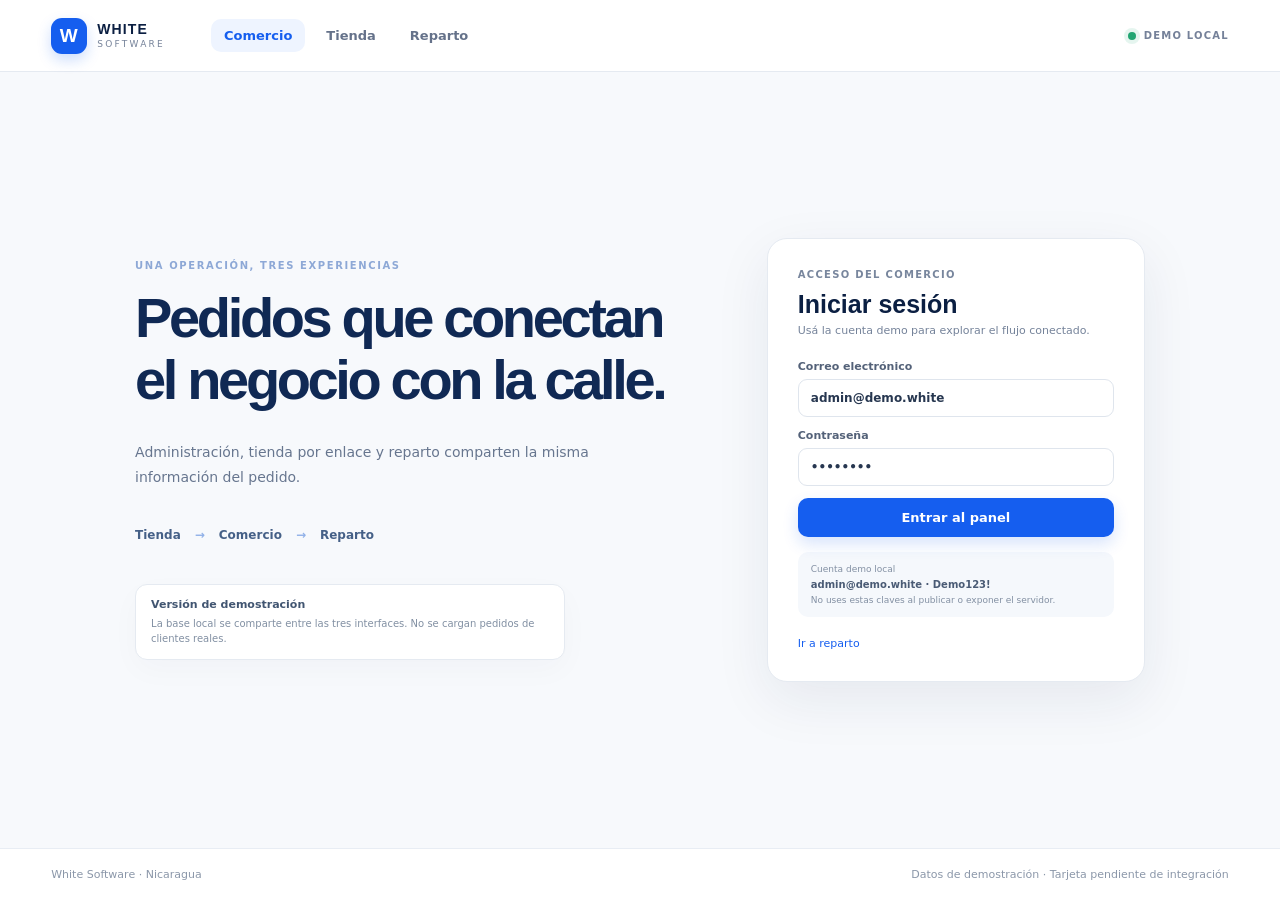
==== commit 7c11bbe5: "Implement connected delivery platform" ====
--- a/index.html
+++ b/index.html
@@ -3,15 +3,17 @@
 <head>
   <meta charset="utf-8">
   <meta name="viewport" content="width=device-width, initial-scale=1">
-  <meta name="theme-color" content="#0750cc">
-  <meta name="description" content="Prototipo de pedidos por enlace y reparto propio para comercios nicaragüenses.">
+  <meta name="theme-color" content="#155eef">
+  <meta name="description" content="Pedidos digitales y reparto propio conectados para comercios de Nicaragua.">
+  <link rel="manifest" href="/manifest.webmanifest">
+  <link rel="icon" href="/icon.svg" type="image/svg+xml">
+  <link rel="stylesheet" href="/connected.css">
   <title>White Software | Pedidos y reparto</title>
-  <link rel="stylesheet" href="styles.css">
 </head>
 <body>
   <div id="app"></div>
   <div id="toast-region" class="toast-region" aria-live="polite" aria-atomic="true"></div>
-  <script src="app.js" defer></script>
+  <script src="/connected.js" defer></script>
 </body>
 </html>
 
--- a/connected.css
+++ b/connected.css
@@ -0,0 +1,305 @@
+:root{--ink:#10213e;--muted:#66758c;--line:#e5eaf1;--soft:#f4f7fb;--navy:#0b1f42;--blue:#155eef;--blue-dark:#0c43b5;--teal:#18a7a1;--green:#16835d;--red:#b63d4b;--amber:#a05c00;--merchant:#155eef;--radius:17px;--shadow:0 18px 55px rgba(21,41,78,.08);font-family:"DM Sans",Inter,ui-sans-serif,system-ui,-apple-system,"Segoe UI",sans-serif;color:var(--ink);font-synthesis:none}
+*{box-sizing:border-box}
+[hidden]{display:none!important}
+body{margin:0;background:#f7f9fc;min-width:320px}
+button,input,select,textarea{font:inherit}
+button,a{-webkit-tap-highlight-color:transparent}
+button{cursor:pointer}
+a{color:inherit}
+.app-shell{min-height:100vh;display:flex;flex-direction:column}
+.topbar{height:72px;background:#fff;border-bottom:1px solid var(--line);display:flex;align-items:center;padding:0 clamp(18px,4vw,62px);gap:46px;position:relative;z-index:4}
+.brand{display:flex;align-items:center;gap:10px;text-decoration:none;letter-spacing:.08em;color:var(--navy);font-size:14px;line-height:1}
+.brand b{display:block;font-family:Manrope,sans-serif;font-weight:800}
+.brand small{display:block;font-size:9px;letter-spacing:.25em;color:#76839a;margin-top:4px}
+.brand-mark{display:grid;place-items:center;width:36px;height:36px;border-radius:11px;background:var(--blue);color:#fff;font-family:Manrope,sans-serif;font-size:19px;font-weight:800;box-shadow:0 6px 14px #155eef35}
+.global-nav{display:flex;align-items:center;gap:8px;margin-right:auto}
+.global-nav a{padding:9px 13px;border-radius:10px;text-decoration:none;color:#65728a;font-size:13px;font-weight:600}
+.global-nav a:hover,.global-nav a.current{background:#eef4ff;color:var(--blue)}
+.environment{font-size:10px;letter-spacing:.12em;font-weight:700;color:#758199;display:flex;align-items:center;gap:8px}
+.environment i,.sync-label i,.live-pulse,.gps-indicator i{display:inline-block;width:8px;height:8px;background:#22a572;border-radius:50%;box-shadow:0 0 0 4px #22a5721d}
+.global-foot{margin-top:auto;display:flex;justify-content:space-between;padding:19px clamp(18px,4vw,62px);color:#8b97a9;font-size:11px;border-top:1px solid #e8edf4;background:#fff}
+.btn{border:1px solid transparent;text-decoration:none;border-radius:10px;padding:11px 15px;display:inline-flex;justify-content:center;align-items:center;gap:9px;font-weight:700;font-size:13px;line-height:1.2;transition:transform .15s,background .15s,border-color .15s}
+.btn:hover{transform:translateY(-1px)}
+.btn:focus-visible,button:focus-visible,a:focus-visible,input:focus-visible,select:focus-visible,textarea:focus-visible{outline:3px solid #5b91ff66;outline-offset:2px}
+.btn-primary{background:var(--blue);color:#fff;box-shadow:0 7px 16px #155eef2a}
+.btn-primary:hover{background:var(--blue-dark)}
+.btn-primary:disabled{background:#a7b6ce;box-shadow:none;cursor:not-allowed;transform:none}
+.btn-outline{background:#fff;border-color:#d8e0ed;color:var(--ink)}
+.btn-outline:hover,.btn-quiet:hover{border-color:#adc6f4;background:#f5f8ff}
+.btn-quiet{background:#f6f8fb;color:#42516a;border-color:#e8edf4}
+.btn-white{background:#fff;color:var(--navy);margin-top:22px}
+.btn-small{padding:8px 11px;font-size:11px;border-radius:8px;white-space:nowrap}
+.btn-wide{width:100%}
+.btn-text-danger{background:transparent;color:var(--red);padding:8px}
+.eyebrow{font-size:10px;color:#78869d;letter-spacing:.13em;font-weight:800;display:block}
+.page-heading{display:flex;align-items:flex-end;justify-content:space-between;gap:20px;margin-bottom:25px}
+.page-heading h1{margin:8px 0 7px;font:800 clamp(25px,3vw,34px)/1.13 Manrope,sans-serif;letter-spacing:-.04em;color:var(--navy)}
+.page-heading p{margin:0;color:var(--muted);font-size:13px}
+.admin-layout{display:grid;grid-template-columns:248px minmax(0,1fr);flex:1}
+.sidebar{background:#fff;border-right:1px solid var(--line);padding:29px 15px 20px 22px;display:flex;flex-direction:column;min-height:calc(100vh - 134px)}
+.sidebar-label{font-size:9px;letter-spacing:.15em;color:#99a4b4;font-weight:800;margin:0 12px 12px}
+.side-link{width:100%;height:42px;display:flex;align-items:center;gap:12px;background:transparent;border:0;border-radius:9px;padding:0 12px;color:#607089;text-align:left;font-size:12px;font-weight:600;margin:3px 0}
+.side-link:hover{background:#f4f7fc}
+.side-link.active{background:#edf3ff;color:var(--blue);font-weight:700}
+.nav-symbol{width:19px;text-align:center;font-size:17px;color:currentColor}
+.sidebar-bottom{margin-top:auto;padding-top:24px;border-top:1px solid var(--line)}
+.user-chip{display:flex;align-items:center;gap:10px;padding:8px 9px 16px}
+.user-chip b,.user-chip small{display:block}
+.user-chip b{font-size:11px}
+.user-chip small{font-size:10px;color:#8290a4;margin-top:3px;text-transform:capitalize}
+.avatar{display:grid;place-items:center;width:30px;height:30px;background:#eaf1ff;color:var(--blue);border-radius:50%;font-weight:700}
+.workspace{min-width:0}
+.workspace-top{height:59px;border-bottom:1px solid var(--line);background:#fff;display:flex;align-items:center;justify-content:space-between;padding:0 clamp(20px,3vw,46px)}
+.crumb{font-size:9px;letter-spacing:.12em;font-weight:800;color:#7d899b}
+.crumb span{color:#bcc5d1;padding:0 7px}
+.workspace-actions{display:flex;align-items:center;gap:20px}
+.sync-label{font-size:10px;color:#64738a;display:flex;align-items:center;gap:8px}
+.sync-label i{width:6px;height:6px}
+.workspace-content{padding:31px clamp(20px,3.2vw,49px) 50px;max-width:1380px;margin:0 auto}
+.metric-grid{display:grid;grid-template-columns:repeat(4,minmax(0,1fr));gap:14px;margin-bottom:19px}
+.metric{background:#fff;border:1px solid var(--line);border-radius:14px;padding:19px 20px;min-height:135px}
+.metric span,.metric small{display:block;color:#76849a;font-size:11px}
+.metric strong{display:block;font:800 28px/1.2 Manrope,sans-serif;color:var(--navy);letter-spacing:-.04em;margin:12px 0 7px}
+.metric small{font-size:10px}
+.overview-grid{display:grid;grid-template-columns:1.1fr .9fr;gap:16px}
+.panel{background:#fff;border:1px solid var(--line);border-radius:var(--radius);padding:23px;box-shadow:0 5px 22px #243b5f08}
+.panel-dark{background:linear-gradient(133deg,#0e2854,#143e7a);border:0;color:#fff;position:relative;overflow:hidden;padding:27px}
+.panel-dark:after{content:"";position:absolute;width:210px;height:210px;border:1px solid #ffffff17;border-radius:50%;right:-64px;top:-83px;box-shadow:0 0 0 28px #ffffff08,0 0 0 58px #ffffff05}
+.panel-kicker{font-size:9px;letter-spacing:.15em;color:#a9c7ff;font-weight:800}
+.panel-dark h2{font:800 23px/1.2 Manrope,sans-serif;letter-spacing:-.03em;margin:15px 0 9px}
+.panel-dark p{font-size:12px;line-height:1.7;color:#d4e0f3;max-width:430px;margin:0}
+.mini-flow{display:flex;align-items:center;gap:11px;margin-top:20px;color:#d9e6fb;font-size:11px}
+.mini-flow b{color:#75aaff}
+.panel-title-row{display:flex;align-items:center;justify-content:space-between;gap:12px}
+.panel h3,.onboarding h3,.settings-layout h3{font:750 17px/1.3 Manrope,sans-serif;letter-spacing:-.02em;color:var(--navy);margin:6px 0 14px}
+.payment-line{display:flex;justify-content:space-between;align-items:center;gap:10px;border-top:1px solid #edf0f5;padding:13px 0;font-size:11px;color:#55647b}
+.payment-line b{font-size:10px;color:#52627c;text-align:right}
+.method-dot{width:8px;height:8px;border-radius:50%;display:inline-block;margin-right:8px}
+.method-dot.cash{background:#23966c}.method-dot.transfer{background:#e2a435}.method-dot.card{background:#97a3b5}
+.fine-print{font-size:10px;line-height:1.55;color:#8a96a8;margin:12px 0 0}
+.badge{display:inline-flex;align-items:center;white-space:nowrap;padding:5px 8px;border-radius:99px;font-size:9px;font-weight:800;background:#edf1f6;color:#66748a}
+.badge-received{background:#fff3dc;color:#986000}.badge-confirmed{background:#eaf2ff;color:#285bb0}.badge-preparing{background:#f1eaff;color:#7142a7}.badge-ready{background:#e6f7f1;color:#157551}.badge-in_delivery,.badge-on_route{background:#e4f4fc;color:#17678b}.badge-delivered,.badge-live{background:#e5f6ee;color:#14734e}.badge-cancelled,.badge-incident{background:#fff0f0;color:#a93d4a}.badge-assigned,.badge-accepted,.badge-picked_up{background:#e8efff;color:#355ca8}.badge-pending{background:#fff3dc;color:#91600b}.badge-neutral{background:#f0f2f6;color:#68768c}
+.onboarding{display:flex;justify-content:space-between;align-items:center;gap:18px;margin-top:16px}
+.onboarding h3{margin:7px 0 5px}
+.onboarding p{margin:0;color:var(--muted);font-size:11px;line-height:1.6}
+.filter-row{display:flex;justify-content:space-between;align-items:center;margin-bottom:13px}
+.order-list{display:grid;gap:12px}
+.order-card{border:1px solid var(--line);background:#fff;border-radius:14px;overflow:hidden;box-shadow:0 5px 18px #243b5f08}
+.order-card-top{padding:14px 17px;border-bottom:1px solid #edf0f5;display:flex;justify-content:space-between;align-items:center;gap:12px}
+.order-card-top>div{display:flex;align-items:center;gap:9px}
+.order-card-top time{color:#8a96a8;font-size:10px}
+.order-ref{font:800 12px Manrope,sans-serif;color:var(--navy)}
+.order-card-body{padding:16px 18px;display:grid;grid-template-columns:1fr 1.25fr .8fr;gap:20px}
+.order-customer h3{font:700 15px Manrope,sans-serif;margin:0 0 5px;color:var(--navy)}
+.order-customer a{font-size:11px;color:var(--blue);text-decoration:none}
+.order-customer p{font-size:11px;line-height:1.5;color:#728097;margin:8px 0 0}
+.order-items ul{list-style:none;padding:0;margin:0}
+.order-items li{font-size:11px;color:#58667e;padding:3px 0;display:flex;justify-content:space-between;gap:10px}
+.order-items li span{font-weight:600;color:#3f4c61;white-space:nowrap}
+.order-total{border-left:1px solid #e9edf3;padding-left:18px;display:flex;flex-direction:column;align-items:flex-end}
+.order-total span,.order-total small{font-size:10px;color:#8490a1}
+.order-total b{font:800 17px Manrope,sans-serif;color:var(--navy);margin:4px 0}
+.order-total small{text-align:right}
+.order-card-bottom{border-top:1px solid #edf0f5;padding:11px 16px;display:flex;align-items:center;justify-content:space-between;gap:12px}
+.order-history{border-top:1px solid #edf0f5;padding:0 16px 12px;color:#697991}
+.order-history summary{cursor:pointer;list-style:none;padding-top:10px;font-size:9px;font-weight:700}
+.order-history summary::-webkit-details-marker{display:none}
+.order-history summary:after{content:"＋";float:right;color:#8694a7}
+.order-history[open] summary:after{content:"−"}
+.order-history ul,.audit-list{list-style:none;margin:8px 0 0;padding:0;display:grid;gap:7px}
+.order-history li,.audit-list li{display:grid;gap:3px;padding-left:9px;border-left:2px solid #dce7f8}
+.order-history li b,.audit-list li b{font-size:9px;text-transform:capitalize;color:#53647c}
+.order-history li span,.audit-list li span{font-size:9px;line-height:1.45;color:#8793a4}
+.assigned-label{font-size:10px;color:#7e8ba0}
+.assigned-label b{color:#53627a}
+.action-row{display:flex;align-items:center;justify-content:flex-end;flex-wrap:wrap;gap:7px}
+.inline-select{padding:7px 9px;border:1px solid #dce3ed;border-radius:8px;background:#fff;color:#48576d;font-size:10px;max-width:160px}
+.empty-state{min-height:270px;background:#fff;border:1px dashed #d9e1ed;border-radius:16px;display:flex;align-items:center;justify-content:center;flex-direction:column;text-align:center;padding:28px}
+.empty-icon{display:grid;place-items:center;width:46px;height:46px;border-radius:15px;background:#eef4ff;color:var(--blue);font-size:22px;margin-bottom:10px}
+.empty-state h3,.empty-state h2{margin:6px 0;font:750 17px Manrope,sans-serif;color:var(--navy)}
+.empty-state p{max-width:390px;color:#75839a;font-size:12px;line-height:1.6;margin:5px 0 15px}
+.catalog-layout,.settings-layout{display:grid;grid-template-columns:1.35fr .8fr;gap:16px;align-items:start}
+.product-admin-list{display:grid}
+.product-admin{display:flex;align-items:center;gap:12px;min-height:64px;border-top:1px solid #edf0f5}
+.product-tile{width:38px;height:38px;border-radius:11px;background:#eff4ff;color:var(--blue);display:grid;place-items:center;font:800 16px Manrope,sans-serif}
+.product-meta{display:flex;flex-direction:column;gap:4px;flex:1;min-width:0}
+.product-meta b{font-size:12px;color:#34445d}
+.product-meta span{font-size:10px;color:#8490a2}
+.compact{max-width:100%}
+.form-stack{display:grid;gap:12px}
+.form-stack label{display:grid;gap:6px;color:#536178;font-size:11px;font-weight:700}
+.form-stack input,.form-stack textarea,.form-stack select{width:100%;border:1px solid #dfe5ed;background:#fff;border-radius:9px;padding:11px 12px;font-size:12px;color:#273750;outline:none}
+.form-stack input:focus,.form-stack textarea:focus,.form-stack select:focus{border-color:#78a4f5;box-shadow:0 0 0 3px #155eef16}
+.form-stack textarea{resize:vertical}
+.privacy-banner{display:flex;align-items:flex-start;gap:13px;padding:16px 18px;border:1px solid #d8e8fa;background:#eef7ff;border-radius:13px;margin-bottom:17px}
+.privacy-icon{display:grid;place-items:center;width:32px;height:32px;flex:0 0 32px;border-radius:10px;background:#d9edff;color:#1977aa;font-size:18px}
+.privacy-banner b,.rider-safety b{font-size:12px;color:#23415f}
+.privacy-banner p,.rider-safety p{font-size:10px;line-height:1.5;color:#627995;margin:4px 0 0}
+.location-grid{display:grid;gap:11px}
+.location-card{display:flex;align-items:center;gap:14px;background:#fff;border:1px solid var(--line);border-radius:14px;padding:16px}
+.location-pin{display:grid;place-items:center;width:42px;height:42px;flex:0 0 42px;background:#e9f4fb;color:#11789d;border-radius:13px;font-size:21px}
+.location-card>div:nth-child(2){flex:1}
+.location-card h3{margin:4px 0;font:750 14px Manrope,sans-serif}
+.location-card p,.location-card small{margin:0;color:#748197;font-size:10px;line-height:1.5}
+.color-control{display:flex;align-items:center;gap:10px}
+.color-control input{width:48px;height:36px;padding:3px}
+.color-control span{font:600 11px ui-monospace,monospace;color:#67758b}
+.share-url{display:flex;align-items:center;gap:8px;padding:10px;border:1px solid var(--line);border-radius:10px;background:#f8fafd}
+.share-url code{min-width:0;overflow-wrap:anywhere;flex:1;font-size:10px;color:#3c4f6b}
+.settings-payment{margin-top:24px;padding-top:15px;border-top:1px solid var(--line);font-size:11px}
+.settings-stack{display:grid;gap:15px}
+.audit-list{max-height:280px;overflow:auto}
+.text-success{color:var(--green)!important}
+.muted{font-size:12px;line-height:1.6;color:var(--muted)}
+.login-layout{display:grid;grid-template-columns:minmax(0,1.05fr) minmax(360px,.75fr);gap:clamp(30px,8vw,120px);align-items:center;max-width:1120px;margin:0 auto;padding:clamp(45px,8vh,92px) 26px;flex:1}
+.login-visual{min-height:390px;padding:30px 0;display:flex;flex-direction:column;justify-content:center}
+.visual-kicker{color:#8da8d6;font-size:10px;letter-spacing:.16em;font-weight:800}
+.login-visual h1{font:800 clamp(34px,4.5vw,56px)/1.1 Manrope,sans-serif;letter-spacing:-.06em;color:#102954;margin:16px 0}
+.login-visual>p{max-width:490px;font-size:14px;line-height:1.75;color:#67768f}
+.flow-line{display:flex;align-items:center;gap:14px;margin-top:25px;font-size:12px;font-weight:700;color:#456087}
+.flow-line b{color:#91b1e8}
+.login-note{max-width:430px;background:#fff;border:1px solid var(--line);border-radius:12px;padding:13px 15px;margin-top:42px;display:grid;gap:5px;box-shadow:0 10px 30px #142a5107}
+.login-note b{font-size:11px;color:#415571}
+.login-note span{font-size:10px;line-height:1.5;color:#8290a3}
+.login-card{background:#fff;border:1px solid var(--line);border-radius:20px;padding:30px;box-shadow:var(--shadow)}
+.login-card h2{font:800 25px Manrope,sans-serif;color:var(--navy);margin:10px 0 5px}
+.login-card>p{color:#75839a;font-size:11px;margin:0 0 23px}
+.demo-credentials{display:grid;gap:5px;padding:12px 13px;background:#f5f8fc;border-radius:10px;margin:15px 0}
+.demo-credentials span,.demo-credentials small{font-size:9px;color:#8390a3}
+.demo-credentials b{font-size:10px;color:#4a5b75}
+.text-link{display:inline-block;font-size:11px;color:var(--blue);text-decoration:none;margin-top:5px}
+.storefront{width:min(1180px,100%);margin:0 auto;padding:0 28px 25px}
+.store-top{height:72px;display:flex;align-items:center;justify-content:space-between;border-bottom:1px solid #e9edf3}
+.store-brand{display:flex;align-items:center;gap:9px;text-decoration:none;font:750 14px Manrope,sans-serif;color:#1b3154}
+.store-mark{display:grid;place-items:center;width:32px;height:32px;border-radius:10px;background:var(--merchant);color:#fff;font-size:17px}
+.store-caption{display:block;margin:3px 0 0 41px;color:#8793a4;font-size:8px;letter-spacing:.13em;font-weight:800}
+.store-admin-link{font-size:10px;text-decoration:none;color:#78869b}
+.store-hero{min-height:220px;margin:23px 0 31px;border-radius:20px;background:linear-gradient(115deg,#eff5ff,#e7f6f5);position:relative;overflow:hidden;display:flex;align-items:center;justify-content:space-between;padding:31px clamp(22px,5vw,58px)}
+.store-hero:after{content:"";position:absolute;width:200px;height:200px;right:25%;top:-142px;border-radius:50%;border:1px solid #fff;box-shadow:0 0 0 20px #ffffff66,0 0 0 42px #ffffff40}
+.hero-copy{position:relative;z-index:1}
+.hero-copy .eyebrow{color:var(--merchant)}
+.hero-copy h1{font:800 clamp(27px,4vw,42px)/1.08 Manrope,sans-serif;letter-spacing:-.05em;color:#132c52;margin:10px 0}
+.hero-copy p{margin:0;color:#657791;font-size:12px}
+.hero-proof{display:flex;gap:16px;flex-wrap:wrap;margin-top:21px;color:#526b80;font-size:10px;font-weight:600}
+.hero-art{position:relative;width:210px;height:150px;display:grid;place-items:center;margin-right:3vw}
+.hero-circle{width:134px;height:134px;border-radius:50%;background:#ffffff90;position:absolute;box-shadow:0 0 0 20px #ffffff35}
+.hero-box{position:relative;width:142px;height:88px;border-radius:13px;background:#fff;box-shadow:0 16px 30px #34577d1c;padding:17px;display:flex;flex-direction:column;justify-content:center;transform:rotate(-4deg)}
+.hero-box span{font-size:9px;color:#8c9bb0}
+.hero-box b{font:800 16px Manrope,sans-serif;color:#23436b;margin-top:4px}
+.hero-box i{position:absolute;right:13px;top:12px;color:var(--merchant);font-size:20px}
+.store-main{display:grid;grid-template-columns:minmax(0,1fr) 330px;gap:25px;align-items:start}
+.catalog-heading{display:flex;align-items:flex-end;justify-content:space-between;gap:13px}
+.catalog-heading h2,.cart-title h2{margin:5px 0 0;font:800 21px Manrope,sans-serif;color:var(--navy);letter-spacing:-.035em}
+.search-box{display:flex;align-items:center;gap:7px;border:1px solid #e0e6ee;background:#fff;border-radius:9px;padding:7px 10px;color:#8a97a8}
+.search-box input{border:0;outline:none;width:120px;font-size:10px}
+.category-row{display:flex;gap:7px;overflow:auto;padding:16px 0 14px}
+.category-chip{white-space:nowrap;padding:7px 12px;border:1px solid #e1e7ef;background:#fff;border-radius:99px;color:#697891;font-size:10px;font-weight:600}
+.category-chip.selected{background:var(--merchant);color:#fff;border-color:var(--merchant)}
+.store-product-grid{display:grid;grid-template-columns:repeat(2,minmax(0,1fr));gap:12px}
+.store-product{min-width:0;background:#fff;border:1px solid #e7ebf1;border-radius:13px;overflow:hidden;display:grid;grid-template-columns:92px minmax(0,1fr);min-height:130px}
+.store-product-image{display:grid;place-items:center;background:linear-gradient(145deg,#eaf0fb,#f5f7fa);font:800 27px Manrope,sans-serif;color:var(--merchant)}
+.store-product-content{padding:13px 12px;min-width:0}
+.product-category{font-size:8px;color:#8995a6;letter-spacing:.1em;text-transform:uppercase;font-weight:800}
+.store-product h3{font:750 12px/1.35 Manrope,sans-serif;color:#213655;margin:6px 0 4px}
+.store-product p{font-size:9px;line-height:1.45;color:#8793a4;margin:0;min-height:24px}
+.store-product-footer{display:flex;align-items:center;justify-content:space-between;margin-top:9px}
+.store-product-footer b{font:800 12px Manrope,sans-serif;color:#243d61}
+.add-button{width:26px;height:26px;border:0;border-radius:8px;background:var(--merchant);color:#fff;font-size:19px;line-height:1}
+.cart-panel{position:sticky;top:14px;background:#fff;border:1px solid #e4e9f0;border-radius:15px;padding:18px;box-shadow:0 12px 32px #15294b0b}
+.cart-title{display:flex;align-items:center;justify-content:space-between;padding-bottom:13px;border-bottom:1px solid #edf0f4}
+.cart-title h2{font-size:17px}
+.cart-title h2 span{font:600 10px "DM Sans",sans-serif;color:#77859a;background:#f1f4f8;padding:4px 7px;border-radius:99px;vertical-align:middle}
+.cart-bag{color:var(--merchant);font-size:23px}
+.cart-lines{max-height:225px;overflow:auto}
+.cart-empty{text-align:center;color:#8b98a9;padding:22px 10px 18px}
+.cart-empty>span{font-size:21px;color:#a7b5c8}
+.cart-empty p{font-size:10px}
+.cart-line{display:grid;grid-template-columns:1fr auto;gap:6px;padding:12px 0;border-bottom:1px solid #f0f2f6;font-size:10px;color:#56647a}
+.cart-line strong{font-size:10px;color:#2a3d5c}
+.cart-line small{color:#8c98a8}
+.qty-control{display:flex;align-items:center;gap:9px;color:#334962}
+.qty-control button{width:21px;height:21px;border:1px solid #dfe6ef;background:#fff;border-radius:6px;color:#506682}
+.price-breakdown{padding:10px 0}
+.price-breakdown>div{display:flex;justify-content:space-between;padding:5px 0;font-size:10px;color:#8290a2}
+.price-breakdown b{color:#53637c}
+.price-breakdown .grand-total{margin-top:4px;padding-top:10px;border-top:1px solid #edf0f4;color:#243957;font-size:12px;font-weight:700}
+.price-breakdown .grand-total b{font:800 16px Manrope,sans-serif;color:#172e50}
+.checkout-form{gap:9px}
+.checkout-form label{font-size:9px;gap:4px}
+.checkout-form input,.checkout-form textarea,.checkout-form select{font-size:10px;padding:9px 10px;border-radius:8px}
+.checkout-form .btn{font-size:11px}
+.checkout-privacy{font-size:8px;line-height:1.45;color:#8a96a8}
+.transfer-note{font-size:9px;line-height:1.5;color:#745816;background:#fff8e9;border:1px solid #f3e5c3;border-radius:8px;padding:9px}
+.store-footer-line{display:flex;justify-content:space-between;gap:10px;border-top:1px solid #e8edf3;margin-top:27px;padding:16px 0;color:#8a96a8;font-size:9px}
+.empty-inline{grid-column:1/-1;padding:40px;text-align:center;color:#8491a4;background:#fff;border-radius:12px}
+.tracking-page{flex:1;padding:42px 18px}
+.tracking-wrap{max-width:760px;margin:0 auto}
+.back-link{font-size:11px;color:#64758d;text-decoration:none}
+.tracking-card{background:#fff;border:1px solid var(--line);border-radius:18px;padding:clamp(22px,4vw,35px);margin-top:16px;box-shadow:var(--shadow)}
+.tracking-head{display:flex;justify-content:space-between;align-items:flex-start;gap:18px}
+.tracking-head h1{font:800 clamp(23px,4vw,32px) Manrope,sans-serif;color:var(--navy);letter-spacing:-.04em;margin:8px 0}
+.tracking-head p{font-size:11px;color:#7c899c;margin:0}
+.timeline{display:grid;grid-template-columns:repeat(6,1fr);gap:4px;margin:36px 0 31px;position:relative}
+.timeline:before{content:"";position:absolute;left:7%;right:7%;top:12px;height:2px;background:#e6ebf2}
+.timeline-step{text-align:center;position:relative;z-index:1;display:grid;justify-items:center;gap:7px}
+.timeline-step i{width:25px;height:25px;display:grid;place-items:center;border-radius:50%;border:2px solid #e1e7ef;background:#fff;color:#9ba6b4;font-size:9px;font-style:normal;font-weight:800}
+.timeline-step span{font-size:8px;color:#8b97a7}
+.timeline-step.done i,.timeline-step.active i{background:var(--blue);color:#fff;border-color:var(--blue)}
+.timeline-step.done span,.timeline-step.active span{color:#355173;font-weight:700}
+.tracking-details{display:grid;grid-template-columns:repeat(3,1fr);gap:10px;padding:16px 0;border-top:1px solid #edf0f5;border-bottom:1px solid #edf0f5}
+.tracking-details div{display:grid;gap:6px}
+.tracking-details span{font-size:9px;color:#8793a5}
+.tracking-details b{font-size:11px;color:#334761}
+.live-location,.location-wait{display:flex;align-items:center;gap:12px;background:#f0f8f6;border:1px solid #d8eee5;border-radius:11px;padding:12px 14px;margin-top:16px}
+.live-location>div{flex:1}
+.live-pulse{flex:0 0 8px}
+.live-location b{font-size:10px;color:#276749}
+.live-location p,.location-wait p{font-size:9px;color:#6c8778;margin:4px 0 0}
+.location-wait{background:#f5f7fa;border-color:#edf0f4}
+.location-wait>span{font-size:19px;color:#71869e}
+.location-wait p{color:#77859a}
+.refresh-note{display:flex;align-items:center;gap:9px;color:#8995a6;font-size:9px;margin:20px 0 0}
+.refresh-note .live-pulse{width:6px;height:6px}
+.tracking-foot{text-align:center;font-size:9px;color:#8995a6;margin:14px}
+.error-page{max-width:650px;margin:auto;padding:70px 24px;text-align:center;flex:1}
+.error-page h1{font:800 30px Manrope,sans-serif;color:var(--navy)}
+.error-page p{color:#748198;font-size:13px;margin-bottom:20px}
+.rider-page{width:min(820px,100%);margin:0 auto;padding:32px 20px 54px;flex:1}
+.rider-header{display:flex;justify-content:space-between;align-items:flex-start;gap:16px}
+.rider-header h1{font:800 30px Manrope,sans-serif;letter-spacing:-.04em;color:var(--navy);margin:8px 0}
+.rider-header p{font-size:12px;color:#718097;margin:0}
+.rider-safety{display:flex;align-items:center;gap:12px;background:#eff7fc;border:1px solid #dbeaf5;padding:13px 15px;border-radius:12px;margin:22px 0}
+.rider-safety>div{flex:1}
+.gps-indicator{display:flex;align-items:center;gap:7px;color:#8390a1;font-size:8px;font-weight:800;letter-spacing:.08em}
+.gps-indicator i{width:6px;height:6px;background:#aab3bf;box-shadow:none}
+.gps-indicator.on{color:#16835d}
+.gps-indicator.on i{background:#22a572;box-shadow:0 0 0 4px #22a5721d}
+.rider-task-list{display:grid;gap:13px}
+.rider-task{background:#fff;border:1px solid var(--line);border-radius:16px;padding:20px;box-shadow:0 7px 24px #1d375b0a}
+.task-top{display:flex;justify-content:space-between;align-items:center}
+.task-id{font:750 11px Manrope,sans-serif;color:#7e8ba0}
+.rider-task h2{font:800 20px Manrope,sans-serif;letter-spacing:-.03em;color:var(--navy);margin:14px 0 4px}
+.rider-phone{font-size:11px;color:var(--blue);text-decoration:none}
+.rider-address{display:flex;gap:12px;padding:15px 0;margin-top:12px;border-top:1px solid #edf0f5}
+.rider-address>span{color:#28769d;font-size:18px}
+.rider-address b{font-size:10px;color:#54647b}
+.rider-address p{font-size:11px;line-height:1.5;color:#344a67;margin:5px 0}
+.rider-address small{font-size:10px;color:#8591a2}
+.rider-address a{display:block;font-size:10px;color:var(--blue);margin-top:7px;text-decoration:none;font-weight:700}
+.task-foot{display:flex;justify-content:space-between;align-items:center;padding:12px 0;border-top:1px solid #edf0f5;color:#718097;font-size:10px}
+.rider-items{list-style:none;margin:0;padding:9px 11px;background:#f7f9fc;border-radius:8px;display:grid;gap:4px}
+.rider-items li{font-size:9px;color:#65748b}
+.task-foot b{font:800 16px Manrope,sans-serif;color:#253d5c}
+.task-actions{display:grid;gap:8px}
+.rider-wait{padding:10px 12px;border-radius:9px;background:#fff7e8;color:#8e651b;font-size:10px;line-height:1.5}
+.rider-empty{margin-top:22px}
+.toast-region{position:fixed;z-index:30;right:18px;bottom:18px;display:grid;gap:8px;max-width:min(390px,calc(100vw - 36px))}
+.toast{background:#142949;color:#fff;padding:12px 15px;border-radius:10px;box-shadow:0 9px 27px #10213e35;font-size:11px;line-height:1.45;animation:toast-in .2s ease-out}
+.toast.error{background:#8e3443}.toast.success{background:#176d51}.toast.warning{background:#805813}
+@keyframes toast-in{from{opacity:0;transform:translateY(6px)}to{opacity:1;transform:translateY(0)}}
+@media(max-width:1100px){.admin-layout{grid-template-columns:210px minmax(0,1fr)}.sidebar{padding-left:14px;padding-right:12px}.workspace-content{padding:25px 22px 40px}.metric-grid{grid-template-columns:repeat(2,1fr)}.store-main{grid-template-columns:minmax(0,1fr) 300px;gap:16px}.storefront{padding-left:20px;padding-right:20px}.store-product{grid-template-columns:70px minmax(0,1fr)}.order-card-body{grid-template-columns:1fr 1fr .7fr;gap:11px}}
+@media(max-width:820px){.topbar{height:64px;padding:0 16px;gap:16px}.global-nav{gap:1px}.global-nav a{font-size:11px;padding:8px}.environment{font-size:8px}.admin-layout{grid-template-columns:1fr}.sidebar{min-height:auto;position:sticky;top:0;z-index:3;display:flex;flex-direction:row;align-items:center;overflow-x:auto;border-right:0;border-bottom:1px solid var(--line);padding:7px 12px;gap:3px}.sidebar-label,.sidebar-bottom{display:none}.side-link{width:auto;flex:0 0 auto;height:37px;font-size:10px;margin:0;padding:0 10px}.nav-symbol{font-size:14px;width:16px}.workspace-top{height:48px;padding:0 17px}.workspace-content{padding:23px 17px 36px}.order-card-body{grid-template-columns:1fr 1.15fr}.order-total{grid-column:1/-1;border-left:0;border-top:1px solid #edf0f5;padding:10px 0 0;align-items:flex-start}.order-total small{text-align:left}.catalog-layout,.settings-layout{grid-template-columns:1fr}.store-main{grid-template-columns:1fr}.cart-panel{position:relative;top:auto;order:-1}.cart-lines{max-height:175px}.store-product-grid{grid-template-columns:repeat(2,minmax(0,1fr))}.login-layout{grid-template-columns:1fr minmax(300px,.88fr);gap:25px;padding:45px 18px}.login-visual h1{font-size:40px}.login-card{padding:24px}.overview-grid{grid-template-columns:1fr}.global-foot{padding:15px 17px}}
+@media(max-width:600px){.topbar{height:59px;gap:9px}.brand-mark{width:31px;height:31px}.brand{font-size:12px}.brand small{font-size:8px}.global-nav a{font-size:0;padding:9px 10px}.global-nav a:before{font-size:11px}.global-nav a[href*="admin"]:before{content:"Panel"}.global-nav a[href*="tienda"]:before{content:"Tienda"}.global-nav a[href*="reparto"]:before{content:"Rider"}.environment{margin-left:auto;letter-spacing:.05em}.environment i{width:6px;height:6px}.global-foot{font-size:8px;gap:12px}.page-heading{align-items:flex-start;flex-direction:column}.page-heading h1{font-size:27px}.page-heading p{font-size:11px;line-height:1.5}.page-heading .btn{align-self:flex-start}.workspace-actions{gap:9px}.sync-label{font-size:0}.workspace-content{padding:20px 13px 32px}.metric-grid{gap:8px}.metric{min-height:112px;padding:13px}.metric span{font-size:9px}.metric strong{font-size:23px;margin:9px 0 5px}.metric small{font-size:8px}.panel{padding:17px}.panel-dark{padding:20px}.onboarding{align-items:flex-start;flex-direction:column}.onboarding .btn{width:100%}.order-card-top{padding:12px}.order-card-top time{font-size:8px}.order-card-top>div{gap:6px}.order-card-body{padding:13px;grid-template-columns:1fr}.order-total{grid-column:auto;display:grid;grid-template-columns:auto 1fr auto;align-items:center;gap:7px}.order-total b{margin:0}.order-total small{text-align:right}.order-card-bottom{align-items:flex-start;flex-direction:column}.action-row{justify-content:flex-start;width:100%}.inline-select{max-width:none;flex:1}.filter-row{align-items:flex-start;gap:8px;flex-direction:column}.product-admin{gap:8px}.product-meta b{font-size:10px}.product-meta span{font-size:9px}.product-admin .btn{padding:7px;font-size:9px}.location-card{align-items:flex-start;flex-wrap:wrap;padding:13px}.location-card>div:nth-child(2){min-width:calc(100% - 60px)}.location-card>.btn{margin-left:55px}.login-layout{display:flex;flex-direction:column;gap:12px;padding:20px 15px 35px;align-items:stretch}.login-visual{min-height:unset;padding:20px 3px 8px}.visual-kicker{font-size:8px}.login-visual h1{font-size:34px;margin:10px 0}.login-visual>p{font-size:11px;margin:0}.flow-line{margin-top:14px;font-size:10px}.login-note{display:none}.login-card{padding:20px}.login-card h2{font-size:21px;margin-top:8px}.storefront{padding:0 13px 18px}.store-top{height:60px}.store-brand{font-size:12px}.store-caption{font-size:7px}.store-admin-link{font-size:9px}.store-hero{min-height:170px;margin:14px 0 21px;padding:20px;border-radius:15px}.hero-copy h1{font-size:28px}.hero-copy p{font-size:10px;max-width:240px}.hero-proof{font-size:8px;gap:7px;flex-direction:column;margin-top:12px}.hero-art{width:104px;height:115px;margin:0 -5px 0 -30px}.hero-circle{width:90px;height:90px;box-shadow:0 0 0 12px #ffffff35}.hero-box{width:110px;height:70px;padding:12px}.hero-box b{font-size:12px}.hero-box span{font-size:8px}.hero-box i{font-size:14px;right:9px;top:9px}.store-main{gap:12px}.cart-panel{padding:14px}.catalog-heading{align-items:flex-start;flex-direction:column}.catalog-heading h2{font-size:18px}.search-box{width:100%}.search-box input{width:100%}.category-row{padding:12px 0}.store-product-grid{gap:8px}.store-product{grid-template-columns:1fr;min-height:unset}.store-product-image{height:70px;font-size:21px}.store-product-content{padding:10px}.store-product h3{font-size:10px}.store-product p{font-size:8px;min-height:24px}.store-product-footer{margin-top:7px}.store-product-footer b{font-size:10px}.add-button{width:24px;height:24px}.store-footer-line{font-size:8px;flex-direction:column}.tracking-page{padding:24px 12px}.tracking-card{padding:20px 14px}.tracking-head h1{font-size:23px}.tracking-head p{font-size:9px;line-height:1.5}.tracking-head .badge{font-size:8px}.timeline{margin:26px 0 22px;gap:0}.timeline-step span{font-size:7px}.timeline-step i{width:21px;height:21px;font-size:8px}.tracking-details{grid-template-columns:1fr 1fr}.tracking-details div:last-child{grid-column:1/-1}.live-location{flex-wrap:wrap}.live-location>.btn{margin-left:20px}.rider-page{padding:23px 13px 36px}.rider-header h1{font-size:26px}.rider-header p{font-size:10px;line-height:1.5}.rider-safety{align-items:flex-start;padding:11px;gap:8px}.rider-safety p{font-size:9px}.gps-indicator{font-size:7px}.rider-task{padding:15px}.rider-task h2{font-size:18px}.global-foot span:last-child{max-width:52%;text-align:right}}
+@media(prefers-reduced-motion:reduce){*,*::before,*::after{scroll-behavior:auto!important;animation-duration:.01ms!important;animation-iteration-count:1!important;transition-duration:.01ms!important}}
+.badge-paid_cash{background:#e5f6ee;color:#14734e}
+
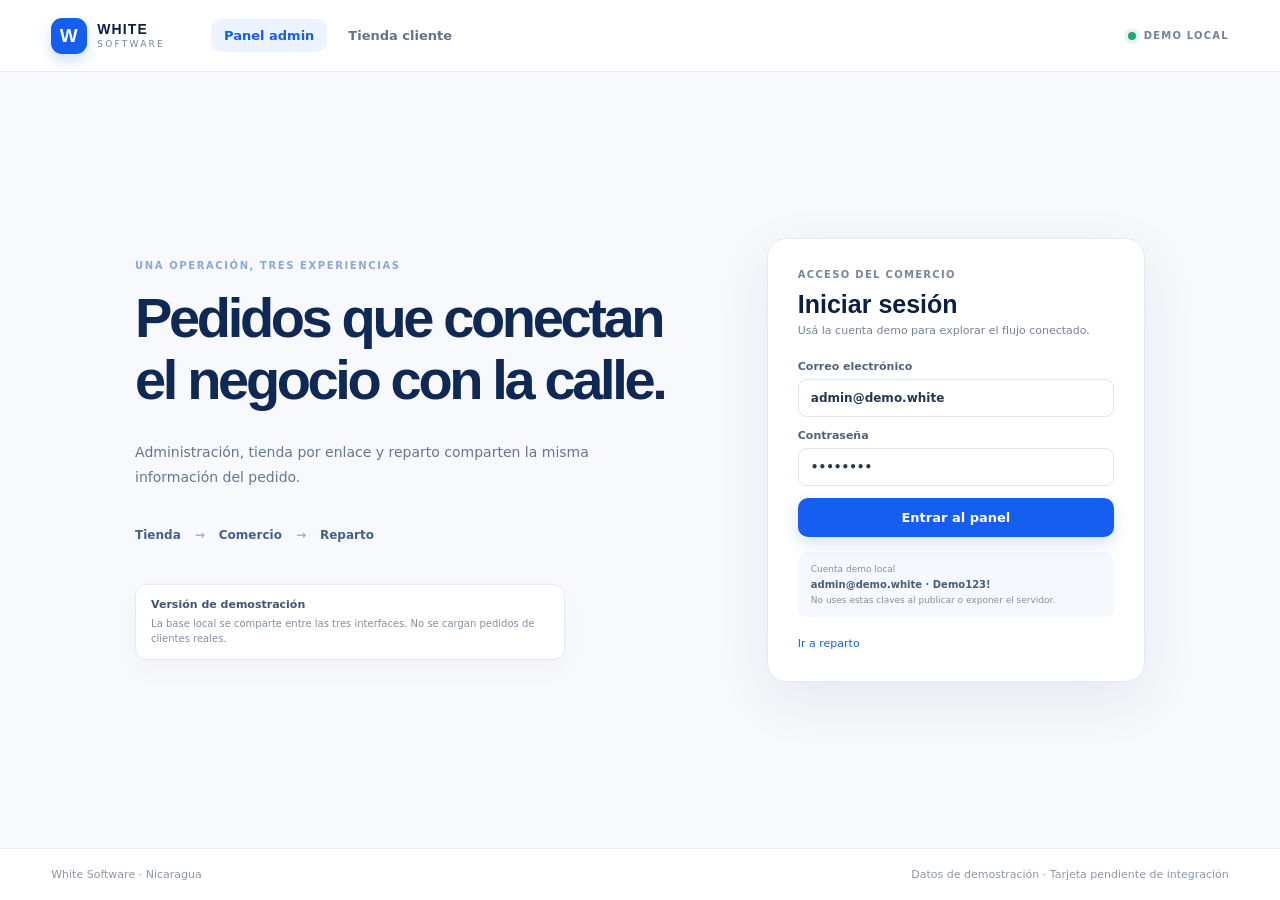
==== commit 75aaeed1: "Add native Android rider and separate commerce interfaces" ====
--- a/index.html
+++ b/index.html
@@ -10,10 +10,9 @@
   <link rel="stylesheet" href="/connected.css">
   <title>White Software | Pedidos y reparto</title>
 </head>
-<body>
+<body data-view="admin">
   <div id="app"></div>
   <div id="toast-region" class="toast-region" aria-live="polite" aria-atomic="true"></div>
   <script src="/connected.js" defer></script>
 </body>
 </html>
-
--- a/connected.css
+++ b/connected.css
@@ -302,4 +302,3 @@
 @media(max-width:600px){.topbar{height:59px;gap:9px}.brand-mark{width:31px;height:31px}.brand{font-size:12px}.brand small{font-size:8px}.global-nav a{font-size:0;padding:9px 10px}.global-nav a:before{font-size:11px}.global-nav a[href*="admin"]:before{content:"Panel"}.global-nav a[href*="tienda"]:before{content:"Tienda"}.global-nav a[href*="reparto"]:before{content:"Rider"}.environment{margin-left:auto;letter-spacing:.05em}.environment i{width:6px;height:6px}.global-foot{font-size:8px;gap:12px}.page-heading{align-items:flex-start;flex-direction:column}.page-heading h1{font-size:27px}.page-heading p{font-size:11px;line-height:1.5}.page-heading .btn{align-self:flex-start}.workspace-actions{gap:9px}.sync-label{font-size:0}.workspace-content{padding:20px 13px 32px}.metric-grid{gap:8px}.metric{min-height:112px;padding:13px}.metric span{font-size:9px}.metric strong{font-size:23px;margin:9px 0 5px}.metric small{font-size:8px}.panel{padding:17px}.panel-dark{padding:20px}.onboarding{align-items:flex-start;flex-direction:column}.onboarding .btn{width:100%}.order-card-top{padding:12px}.order-card-top time{font-size:8px}.order-card-top>div{gap:6px}.order-card-body{padding:13px;grid-template-columns:1fr}.order-total{grid-column:auto;display:grid;grid-template-columns:auto 1fr auto;align-items:center;gap:7px}.order-total b{margin:0}.order-total small{text-align:right}.order-card-bottom{align-items:flex-start;flex-direction:column}.action-row{justify-content:flex-start;width:100%}.inline-select{max-width:none;flex:1}.filter-row{align-items:flex-start;gap:8px;flex-direction:column}.product-admin{gap:8px}.product-meta b{font-size:10px}.product-meta span{font-size:9px}.product-admin .btn{padding:7px;font-size:9px}.location-card{align-items:flex-start;flex-wrap:wrap;padding:13px}.location-card>div:nth-child(2){min-width:calc(100% - 60px)}.location-card>.btn{margin-left:55px}.login-layout{display:flex;flex-direction:column;gap:12px;padding:20px 15px 35px;align-items:stretch}.login-visual{min-height:unset;padding:20px 3px 8px}.visual-kicker{font-size:8px}.login-visual h1{font-size:34px;margin:10px 0}.login-visual>p{font-size:11px;margin:0}.flow-line{margin-top:14px;font-size:10px}.login-note{display:none}.login-card{padding:20px}.login-card h2{font-size:21px;margin-top:8px}.storefront{padding:0 13px 18px}.store-top{height:60px}.store-brand{font-size:12px}.store-caption{font-size:7px}.store-admin-link{font-size:9px}.store-hero{min-height:170px;margin:14px 0 21px;padding:20px;border-radius:15px}.hero-copy h1{font-size:28px}.hero-copy p{font-size:10px;max-width:240px}.hero-proof{font-size:8px;gap:7px;flex-direction:column;margin-top:12px}.hero-art{width:104px;height:115px;margin:0 -5px 0 -30px}.hero-circle{width:90px;height:90px;box-shadow:0 0 0 12px #ffffff35}.hero-box{width:110px;height:70px;padding:12px}.hero-box b{font-size:12px}.hero-box span{font-size:8px}.hero-box i{font-size:14px;right:9px;top:9px}.store-main{gap:12px}.cart-panel{padding:14px}.catalog-heading{align-items:flex-start;flex-direction:column}.catalog-heading h2{font-size:18px}.search-box{width:100%}.search-box input{width:100%}.category-row{padding:12px 0}.store-product-grid{gap:8px}.store-product{grid-template-columns:1fr;min-height:unset}.store-product-image{height:70px;font-size:21px}.store-product-content{padding:10px}.store-product h3{font-size:10px}.store-product p{font-size:8px;min-height:24px}.store-product-footer{margin-top:7px}.store-product-footer b{font-size:10px}.add-button{width:24px;height:24px}.store-footer-line{font-size:8px;flex-direction:column}.tracking-page{padding:24px 12px}.tracking-card{padding:20px 14px}.tracking-head h1{font-size:23px}.tracking-head p{font-size:9px;line-height:1.5}.tracking-head .badge{font-size:8px}.timeline{margin:26px 0 22px;gap:0}.timeline-step span{font-size:7px}.timeline-step i{width:21px;height:21px;font-size:8px}.tracking-details{grid-template-columns:1fr 1fr}.tracking-details div:last-child{grid-column:1/-1}.live-location{flex-wrap:wrap}.live-location>.btn{margin-left:20px}.rider-page{padding:23px 13px 36px}.rider-header h1{font-size:26px}.rider-header p{font-size:10px;line-height:1.5}.rider-safety{align-items:flex-start;padding:11px;gap:8px}.rider-safety p{font-size:9px}.gps-indicator{font-size:7px}.rider-task{padding:15px}.rider-task h2{font-size:18px}.global-foot span:last-child{max-width:52%;text-align:right}}
 @media(prefers-reduced-motion:reduce){*,*::before,*::after{scroll-behavior:auto!important;animation-duration:.01ms!important;animation-iteration-count:1!important;transition-duration:.01ms!important}}
 .badge-paid_cash{background:#e5f6ee;color:#14734e}
-
